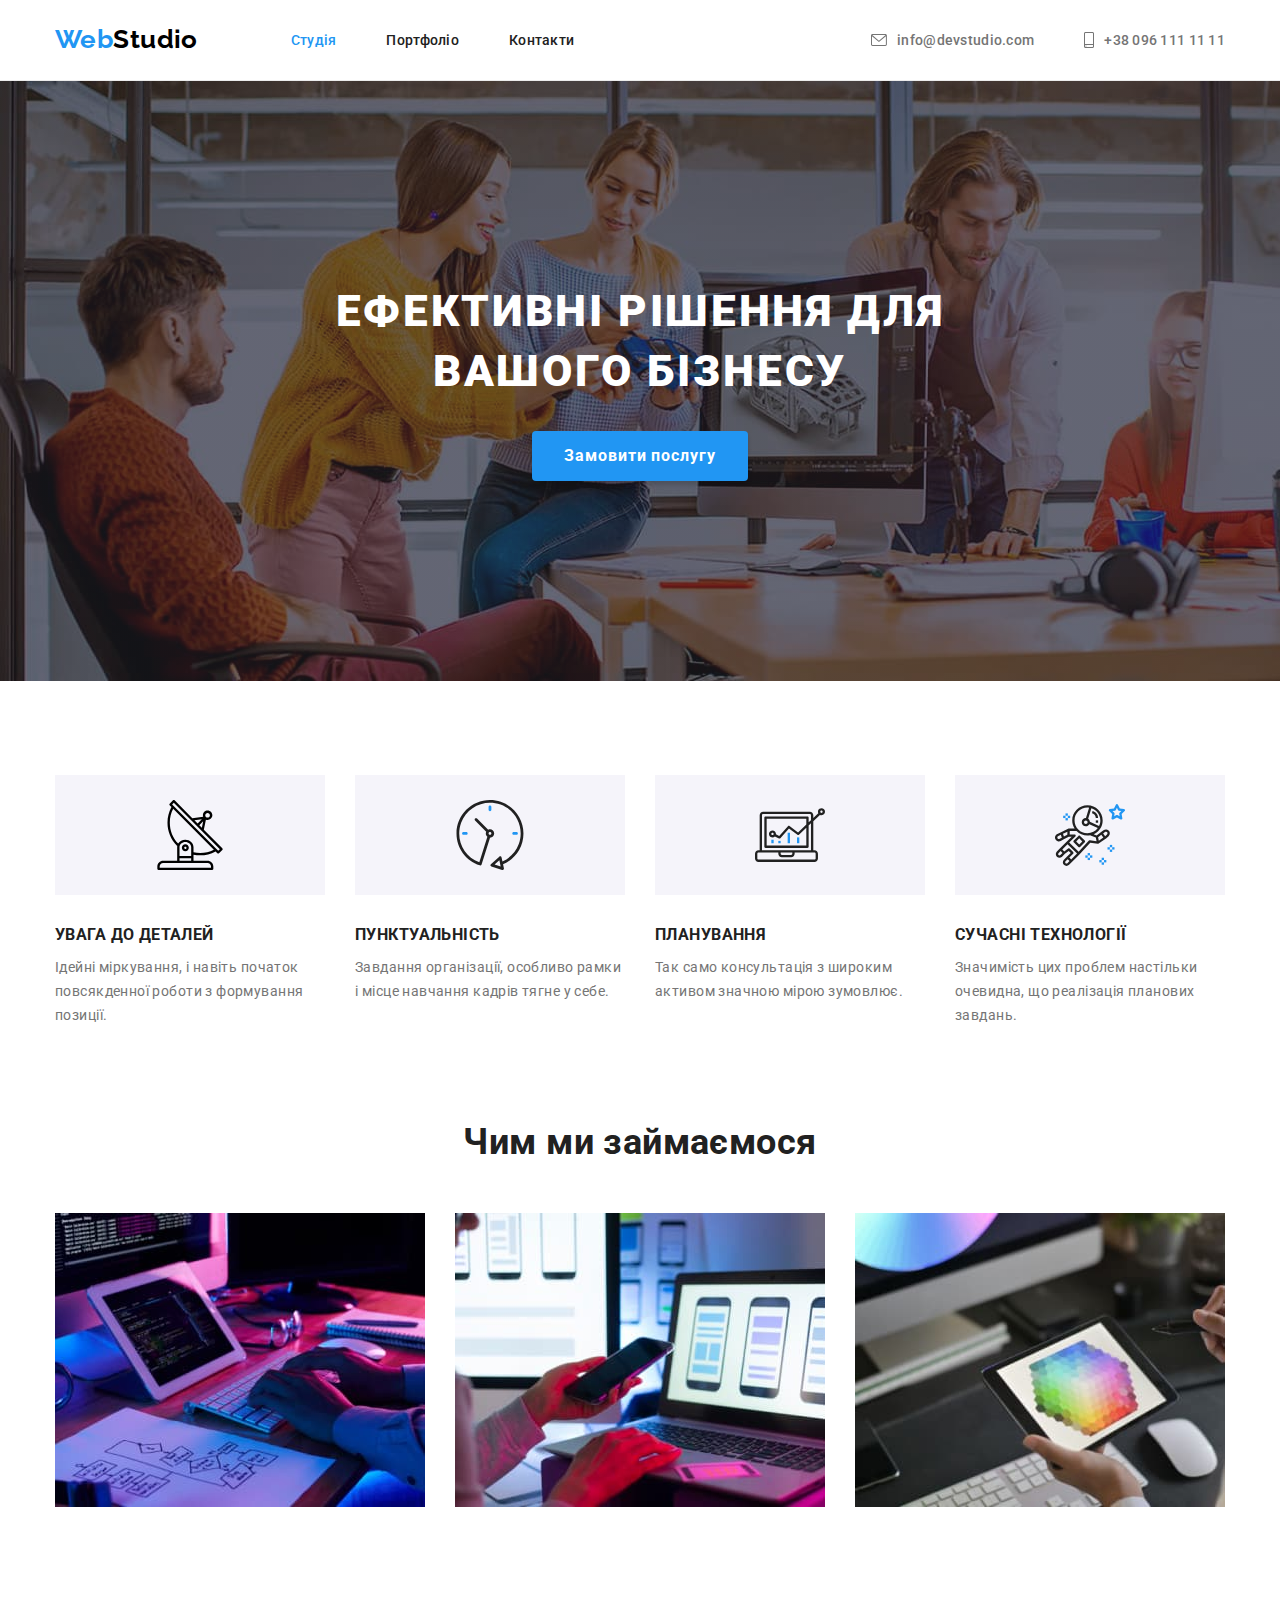
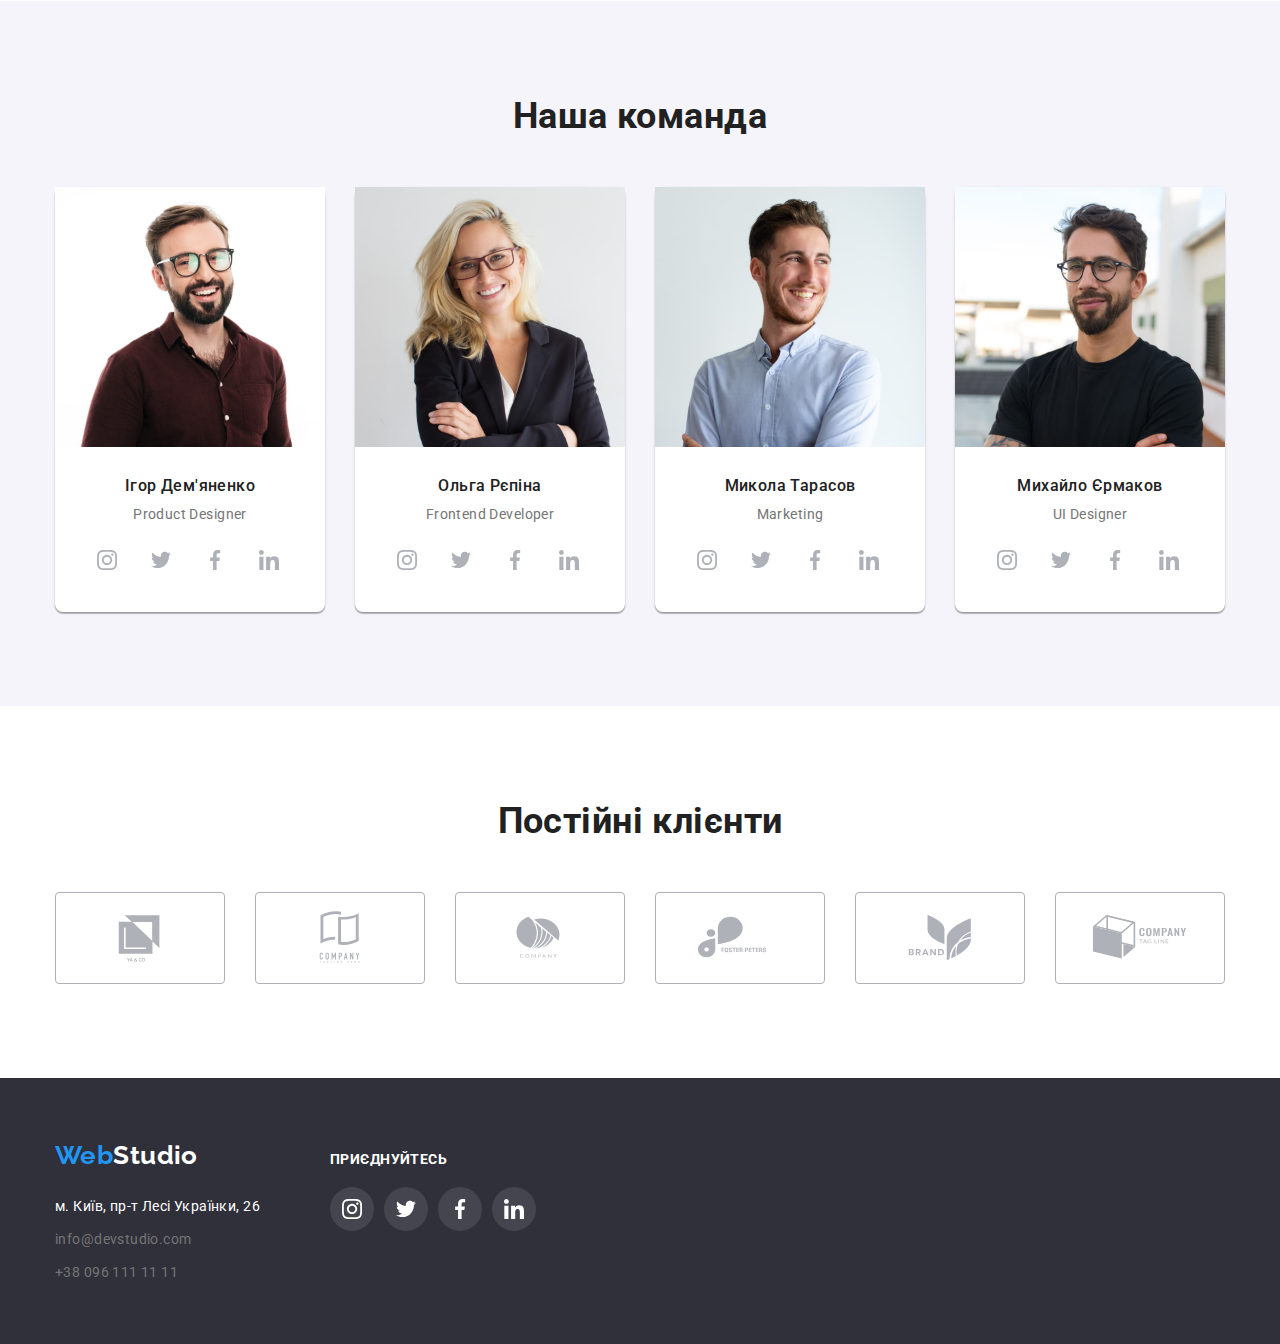
==== index.html @ 6061f581 "Initial commit" ====
<!DOCTYPE html>
<html lang="uk">
  <head>
    <meta charset="UTF-8" />
    <meta http-equiv="X-UA-Compatible" content="IE=edge" />
    <meta name="viewport" content="width=device-width, initial-scale=1.0" />
    <title>Студія</title>
    <link rel="preconnect" href="https://fonts.googleapis.com" />
    <link rel="preconnect" href="https://fonts.gstatic.com" crossorigin />
    <link
      href="https://fonts.googleapis.com/css2?family=Raleway:wght@700&family=Roboto:wght@400;500;700;900&display=swap"
      rel="stylesheet"
    />
    <link
      rel="stylesheet"
      href="https://cdnjs.cloudflare.com/ajax/libs/modern-normalize/1.1.0/modern-normalize.min.css"
    />
    <link rel="stylesheet" href="./css/styles.css" />
  </head>
  <body>
    <!-- Header -->
    <header class="header">
      <div class="container main-nav">
        <nav class="main-nav">
          <a class="logo-header" href="#" lang="en"
            ><span class="logo-part-one">Web</span><span class="logo-part-two">Studio</span></a
          >
          <ul class="site-nav list">
            <li class="item">
              <a class="link current" href="index.html">Студія</a>
            </li>
            <li class="item">
              <a class="link" href="./portfolio.html">Портфоліо</a>
            </li>
            <li class="item">
              <a class="link" href="">Контакти</a>
            </li>
          </ul>
        </nav>
        <ul class="contacts-nav list">
          <li class="item">
            <a class="link" href="mailto:info@devstudio.com"
              ><svg class="icon-mail">
                <use href="./images/icons.svg#envelope"></use>
              </svg>
              info@devstudio.com</a
            >
          </li>
          <li class="item">
            <a class="link" href="tel:+380961111111"
              ><svg class="icon-tel">
                <use href="./images/icons.svg#smartphone"></use>
              </svg>
              +38 096 111 11 11</a
            >
          </li>
        </ul>
      </div>
    </header>
    <!-- Main -->
    <main>
      <!-- Hero -->
      <section class="hero">
        <div class="hero-container">
          <h1 class="hero-title">Ефективні рішення для вашого бізнесу</h1>
          <button type="button" class="button">Замовити послугу</button>
        </div>
      </section>
      <!-- Features Our Projects and Team -->
      <section class="section">
        <div class="container">
          <h2 class="section-title visually-hidden">Our Features</h2>
          <ul class="features list">
            <li class="features-item">
              <div class="features-bg">
                <svg class="icon-features">
                  <use href="./images/icons.svg#antenna"></use>
                </svg>
              </div>
              <h3 class="features-title">Увага до деталей</h3>
              <p class="features-text">
                Ідейні міркування, і навіть початок повсякденної роботи з формування позиції.
              </p>
            </li>
            <li class="features-item">
              <div class="features-thumb">
                <div class="features-bg">
                  <svg class="icon-features">
                    <use href="./images/icons.svg#clock"></use>
                  </svg>
                </div>
                <h3 class="features-title">Пунктуальність</h3>
                <p class="features-text">
                  Завдання організації, особливо рамки і місце навчання кадрів тягне у себе.
                </p>
              </div>
            </li>
            <li class="features-item">
              <div class="features-thumb">
                <div class="features-bg">
                  <svg class="icon-features">
                    <use href="./images/icons.svg#diagram"></use>
                  </svg>
                </div>
                <h3 class="features-title">Планування</h3>
                <p class="features-text">
                  Так само консультація з широким активом значною мірою зумовлює.
                </p>
              </div>
            </li>
            <li class="features-item">
              <div class="features-thumb">
                <div class="features-bg">
                  <svg class="icon-features">
                    <use href="./images/icons.svg#astronaut"></use>
                  </svg>
                </div>
                <h3 class="features-title">Сучасні технології</h3>
                <p class="features-text">
                  Значимість цих проблем настільки очевидна, що реалізація планових завдань.
                </p>
              </div>
            </li>
          </ul>
        </div>
      </section>
      <!-- Our Projects -->
      <section class="section-nopadding">
        <div class="container">
          <h2 class="section-title">Чим ми займаємося</h2>
          <ul class="product list">
            <li class="item">
              <div><img src="./images/main/box1.jpg" alt="зображення компютера" width="370" /></div>
            </li>
            <li class="item">
              <div>
                <img
                  src="./images/main/box2.jpg"
                  alt="зображення телефона та компютера"
                  width="370"
                />
              </div>
            </li>
            <li class="item">
              <div>
                <img src="./images/main/box3.jpg" alt="зображення планшета" width="370" />
              </div>
            </li>
          </ul>
        </div>
      </section>
      <!-- Our Team -->
      <section class="section section-bg">
        <div class="container">
          <h2 class="section-title">Наша команда</h2>
          <ul class="team">
            <li class="team-nav list bg">
              <div class="member">
                <img
                  src="./images/main/team-card-one.jpg"
                  alt="зображення Ігоря Демяненко"
                  width="270"
                />
                <div class="member-card">
                  <h3 class="member-title">Ігор Дем'яненко</h3>
                  <p class="member-text">Product Designer</p>

                  <ul class="list socials">
                    <li class="item">
                      <a class="link" href="https://www.instagram.com"
                        ><svg class="soc-icon">
                          <use href="./images/icons.svg#instagram"></use>
                        </svg>
                      </a>
                    </li>
                    <li class="item">
                      <a class="link" href="https://www.twitter.com"
                        ><svg class="soc-icon">
                          <use href="./images/icons.svg#twitter"></use>
                        </svg>
                      </a>
                    </li>
                    <li class="item">
                      <a class="link" href="https://www.facebook.com"
                        ><svg class="soc-icon">
                          <use href="./images/icons.svg#facebook"></use>
                        </svg>
                      </a>
                    </li>
                    <li class="item">
                      <a class="link" href="https://www.linkedin.com"
                        ><svg class="soc-icon">
                          <use href="./images/icons.svg#linkedin"></use>
                        </svg>
                      </a>
                    </li>
                  </ul>
                </div>
              </div>
            </li>
            <li class="team-nav list bg">
              <div class="member">
                <img
                  src="./images/main/team-card-two.jpg"
                  alt="зображення Ольги Рєпіної"
                  width="270"
                />
                <div class="member-card">
                  <h3 class="member-title">Ольга Рєпіна</h3>
                  <p class="member-text">Frontend Developer</p>
                  <ul class="list socials">
                    <li class="item">
                      <a class="link icon" href="https://www.instagram.com"
                        ><svg class="soc-icon">
                          <use href="./images/icons.svg#instagram"></use>
                        </svg>
                      </a>
                    </li>
                    <li class="item">
                      <a class="link icon" href="https://www.twitter.com"
                        ><svg class="soc-icon">
                          <use href="./images/icons.svg#twitter"></use>
                        </svg>
                      </a>
                    </li>
                    <li class="item">
                      <a class="link icon" href="https://www.facebook.com"
                        ><svg class="soc-icon">
                          <use href="./images/icons.svg#facebook"></use>
                        </svg>
                      </a>
                    </li>
                    <li class="item">
                      <a class="link icon" href="https://www.linkedin.com"
                        ><svg class="soc-icon">
                          <use href="./images/icons.svg#linkedin"></use>
                        </svg>
                      </a>
                    </li>
                  </ul>
                </div>
              </div>
            </li>
            <li class="team-nav list">
              <div class="member">
                <img
                  src="./images/main/team-card-three.jpg"
                  alt="зображення Миколи Тарасова"
                  width="270"
                />
                <div class="member-card">
                  <h3 class="member-title">Микола Тарасов</h3>
                  <p class="member-text">Marketing</p>
                  <ul class="list socials">
                    <li class="item">
                      <a class="link" href="https://www.instagram.com"
                        ><svg class="soc-icon">
                          <use href="./images/icons.svg#instagram"></use>
                        </svg>
                      </a>
                    </li>
                    <li class="item">
                      <a class="link" href="https://www.twitter.com"
                        ><svg class="soc-icon">
                          <use href="./images/icons.svg#twitter"></use>
                        </svg>
                      </a>
                    </li>
                    <li class="item">
                      <a class="link" href="https://www.facebook.com"
                        ><svg class="soc-icon">
                          <use href="./images/icons.svg#facebook"></use>
                        </svg>
                      </a>
                    </li>
                    <li class="item">
                      <a class="link" href="https://www.linkedin.com"
                        ><svg class="soc-icon">
                          <use href="./images/icons.svg#linkedin"></use>
                        </svg>
                      </a>
                    </li>
                  </ul>
                </div>
              </div>
            </li>
            <li class="team-nav list bg">
              <div class="member">
                <img
                  src="./images/main/team-card-four.jpg"
                  alt="зображення Михайла Єрмакова"
                  width="270"
                />
                <div class="member-card">
                  <h3 class="member-title">Михайло Єрмаков</h3>
                  <p class="member-text">UI Designer</p>
                  <ul class="list socials">
                    <li class="item">
                      <a class="link" href="https://www.instagram.com"
                        ><svg class="soc-icon">
                          <use href="./images/icons.svg#instagram"></use>
                        </svg>
                      </a>
                    </li>
                    <li class="item">
                      <a class="link" href="https://www.twitter.com"
                        ><svg class="soc-icon">
                          <use href="./images/icons.svg#twitter"></use>
                        </svg>
                      </a>
                    </li>
                    <li class="item">
                      <a class="link" href="https://www.facebook.com"
                        ><svg class="soc-icon">
                          <use href="./images/icons.svg#facebook"></use>
                        </svg>
                      </a>
                    </li>
                    <li class="item">
                      <a class="link" href="https://www.linkedin.com"
                        ><svg class="soc-icon">
                          <use href="./images/icons.svg#linkedin"></use>
                        </svg>
                      </a>
                    </li>
                  </ul>
                </div>
              </div>
            </li>
          </ul>
        </div>
      </section>
      <!-- Our Clients -->
      <section class="section">
        <div class="container">
          <h2 class="section-title">Постійні клієнти</h2>
          <ul class="clients list">
            <li class="clients-item">
              <a class="link" href=""
                ><svg class="client-icon">
                  <use href="./images/icons.svg#client1"></use>
                </svg>
              </a>
            </li>
            <li class="clients-item">
              <a class="link" href=""
                ><svg class="client-icon">
                  <use href="./images/icons.svg#client2"></use>
                </svg>
              </a>
            </li>
            <li class="clients-item">
              <a class="link" href=""
                ><svg class="client-icon">
                  <use href="./images/icons.svg#client3"></use>
                </svg>
              </a>
            </li>
            <li class="clients-item">
              <a class="link" href=""
                ><svg class="client-icon">
                  <use href="./images/icons.svg#client4"></use>
                </svg>
              </a>
            </li>
            <li class="clients-item">
              <a class="link" href=""
                ><svg class="client-icon">
                  <use href="./images/icons.svg#client5"></use>
                </svg>
              </a>
            </li>
            <li class="clients-item">
              <a class="link" href=""
                ><svg class="client-icon">
                  <use href="./images/icons.svg#client6"></use>
                </svg>
              </a>
            </li>
          </ul>
        </div>
      </section>
    </main>
    <!-- Footer -->
    <footer class="page-footer">
      <div class="container ft-flex">
        <div>
          <a class="logo-footer" href="#" lang="en"
            ><span class="logo-part-one">Web</span><span class="logo-part-three">Studio</span></a
          >
          <address>
            <ul class="address-nav list">
              <li>
                <a
                  class="link"
                  href="https://www.google.com/maps/place/%D0%B1%D1%83%D0%BB%D1%8C%D0%B2%D0%B0%D1%80+%D0%9B%D0%B5%D1%81%D1%96+%D0%A3%D0%BA%D1%80%D0%B0%D1%97%D0%BD%D0%BA%D0%B8,+26,+%D0%9A%D0%B8%D1%97%D0%B2,+02000/@50.4265807,30.5383858,17z/data=!3m1!4b1!4m5!3m4!1s0x40d4cf0e033ecbe9:0x57a4dffefec77da0!8m2!3d50.4265807!4d30.5383858"
                  ><span class="ftwhite">м. Київ, пр-т Лесі Українки, 26</span></a
                >
              </li>
              <li>
                <a class="link footer-text" href="mailto:info@devstudio.com">info@devstudio.com</a>
              </li>
              <li><a class="link footer-text" href="tel:+380961111111">+38 096 111 11 11</a></li>
            </ul>
          </address>
        </div>
        <div class="footer-socials">
          <p class="socials-text">Приєднуйтесь</p>
          <ul class="list socials-nav">
            <li class="item">
              <a
                class="link"
                href="https://www.instagram.com"
                target="_blank"
                rel="noopener noreferrer"
              >
                <svg class="soc-icon">
                  <use href="./images/icons.svg#instagram"></use>
                </svg>
              </a>
            </li>
            <li class="item">
              <a
                class="link"
                href="https://www.twitter.com"
                target="_blank"
                rel="noopener noreferrer"
              >
                <svg class="soc-icon">
                  <use href="./images/icons.svg#twitter"></use>
                </svg>
              </a>
            </li>
            <li class="item">
              <a
                class="link"
                href="https://www.facebook.com"
                target="_blank"
                rel="noopener noreferrer"
              >
                <svg class="soc-icon">
                  <use href="./images/icons.svg#facebook"></use>
                </svg>
              </a>
            </li>
            <li class="item">
              <a
                class="link"
                href="https://www.linkedin.com"
                target="_blank"
                rel="noopener noreferrer"
              >
                <svg class="soc-icon">
                  <use href="./images/icons.svg#linkedin"></use>
                </svg>
              </a>
            </li>
          </ul>
        </div>
      </div>
    </footer>
  </body>
</html>
---- css/styles.css ----
:root {
  --primary-text-color: #757575;
  --title-text-color: #212121;
  --accent-color: #2196f3;
  --header-bg-color: #ececec;
  --primary-bg-color: #f5f5f5;
  --secondary-bg-color: #f5f4fa;
  --footer-bg-color: #2f303a;
  --primary-white-color: #ffffff;
  --primary-black-color: #000000;
  --footer-text-color: rgba(255, 255, 255, 0.6);
  --portfolio-bg-color: #eeeeee;
  --hover-button: #188ce8;
  --overlay: rgba(47, 48, 58, 0.4);
  --icon-color: #afb1b8;
  --container-set-gap: 15px;
  --icon-bg: rgba(255, 255, 255, 0.1);
  --box-shadow: 0px 2px 1px 0px rgba(0, 0, 0, 0.2), 0px 1px 1px 0px rgba(0, 0, 0, 0.14),
    0px 1px 3px 0px rgba(0, 0, 0, 0.12);
  --section-padding: 94px;
  --section-gap: 30px;
}

html {
  box-sizing: border-box;
}

*,
*::before,
*::after {
  box-sizing: inherit;
}

body {
  color: var(--primary-text-color);
  font-family: 'Roboto', 'Raleway', 'Arial', sans-serif;
  font-size: 14px;
  letter-spacing: 0.03em;
}

h1,
h2,
h3,
h4,
h5,
h6,
p,
ul {
  margin-top: 0;
  margin-bottom: 0;
}

img {
  display: block;
  max-width: 100%;
  height: auto;
}

.visually-hidden {
  position: absolute;
  white-space: nowrap;
  width: 1px;
  height: 1px;
  overflow: hidden;
  border: 0;
  padding: 0;
  clip: rect(0 0 0 0);
  clip-path: inset(50%);
  margin: -1px;
}

.container {
  width: 1200px;
  margin-left: auto;
  margin-right: auto;
  padding-left: var(--container-set-gap);
  padding-right: var(--container-set-gap);
}

.list {
  margin: 0;
  padding: 0;
  list-style: none;
}

/* primary text color #757575 */
/* secondary text color #212121*/
/* accent color #2196f3 */
/* primary background color #f5f5f5 */
/* secondary background color #EEEEEE */
/* header background color #ececec */
/* footer background color #2F303A */
/* our team bcg color #F5F4FA */

/* Header customisation */

.header {
  border-bottom: 1px solid var(--header-bg-color);
}

.main-nav {
  display: flex;
  align-items: center;
}

.logo-header,
.logo-footer {
  display: inline-block;

  text-decoration: none;
  font-family: Raleway, cursive;
  font-size: 26px;
  font-weight: 700;
  line-height: calc(35.96 / 26);
}

.logo-header {
  margin-right: 93px;
}

.logo-part-one {
  color: var(--accent-color);
}

.logo-part-two {
  color: var(--primary-black-color);
}
.logo-part-three {
  color: var(--primary-white-color);
}

/* Site nav */

.site-nav {
  display: flex;
}

.site-nav .item + .item,
.contacts-nav .item + .item {
  margin-left: 50px;
}

.site-nav .link {
  display: block;
  padding-top: 32px;
  padding-bottom: 32px;

  text-decoration: none;
  font-family: inherit;
  font-weight: 500;
  line-height: calc(16.41 / 14);
  letter-spacing: 0.02em;
  color: var(--title-text-color);
}

.site-nav .link:hover,
.site-nav .link:focus {
  color: var(--accent-color);
}

.site-nav .link.current {
  color: var(--accent-color);
}

/* Contacts nav */

.contacts-nav {
  display: flex;
  margin-left: auto;
  align-items: center;
}

.contacts-nav .link {
  display: flex;
  align-items: center;
  text-decoration: none;

  font-family: inherit;
  font-weight: 500;
  line-height: calc(16 / 14);
  letter-spacing: 0.02em;
  color: inherit;
  fill: currentColor;
}

.contacts-nav .link:hover,
.contacts-nav .link:focus {
  color: var(--accent-color);
}

.icon-mail {
  width: 16px;
  height: 12px;
  margin-right: 10px;

  fill: currentColor;
}

.icon-tel {
  width: 10px;
  height: 16px;
  margin-right: 10px;

  fill: currentColor;
}

/* main customisation */
/* hero */

.hero {
  background-image: linear-gradient(to right, var(--overlay), var(--overlay)),
    url(../images/main/hero.jpg);
  max-width: 1600px;
  margin-left: auto;
  margin-right: auto;

  padding-top: 200px;
  padding-bottom: 200px;

  text-align: center;
  background-color: var(--footer-bg-color);
}

.button {
  border-radius: 4px;
  border: none;
  box-shadow: 0px 4px 4px rgba(0, 0, 0, 0.15);
  padding: 10px 32px;
  align-items: center;

  font-family: inherit;
  font-weight: 700;
  font-size: 16px;
  line-height: calc(30 / 16);
  letter-spacing: 0.06em;
  color: var(--primary-white-color);
  background-color: var(--accent-color);
  cursor: pointer;
}

.button:hover,
.button:focus {
  background-color: var(--hover-button);
}

.hero-title {
  font-weight: 900;
  font-size: 44px;
  line-height: calc(60 / 44);
  text-transform: uppercase;
  letter-spacing: 0.06em;
  color: var(--primary-white-color);
}

.hero-container {
  width: 696px;
  margin: 0 auto;
  max-height: 200px;
}

.hero-container h1 {
  margin-bottom: var(--section-gap);
}

/* sections */

.section {
  padding-top: var(--section-padding);
  padding-bottom: var(--section-padding);
}

.section-nopadding {
  padding-top: 0;
  padding-bottom: var(--section-padding);
}

.section > h3 {
  margin-bottom: 10px;
}

.section-title {
  margin-bottom: 50px;

  font-weight: 700;
  font-size: 36px;
  line-height: calc(42.19 / 36);
  text-align: center;
  color: var(--title-text-color);
}

.features {
  display: flex;
  gap: var(--section-gap);
}

.features-bg {
  width: 270px;
  height: 120px;
  display: flex;
  align-items: center;
  justify-content: center;
  margin-bottom: 30px;

  background-color: var(--secondary-bg-color);
}

.features-title {
  margin-bottom: 10px;
}

.features-text {
  line-height: calc(24 / 14);
}

.features .features-title {
  font-weight: 700;
  line-height: calc(16.41 / 14);
  text-transform: uppercase;
  color: var(--title-text-color);
}

.icon-features {
  width: 70px;
  height: 70px;
}

.product {
  display: flex;
  gap: var(--section-gap);
}

/* our team section */

.section-bg {
  background-color: var(--secondary-bg-color);
}

.team {
  display: flex;
  padding-inline-start: 0;
}

.team .link {
  width: 44px;
  height: 44px;
  display: flex;
  align-items: center;
  justify-content: center;
  color: var(--icon-color);
  fill: currentColor;
  border-radius: 50%;

  font-family: inherit;
  text-decoration: none;
  text-align: center;
  font-size: 16px;
  background-color: var(--primary-white-color);
}

.team .link:hover,
.team .link:focus {
  color: var(--primary-white-color);
  background-color: var(--accent-color);
}

.member-card {
  text-align: center;
  padding: var(--section-gap);
}

.member {
  box-shadow: var(--box-shadow);
  border-radius: 8px;
  background-color: var(--primary-white-color);
}

.member-title {
  font-weight: 500;
  font-size: 16px;
  line-height: calc(18.75 / 16);
  color: var(--title-text-color);
}

.member-text {
  margin-top: 10px;
  margin-bottom: 16px;
}

.team {
  gap: var(--section-gap);
}

.list .socials {
  margin-left: auto;
  margin-right: auto;
  gap: 10px;
}

/* Our Clients Section */

.clients {
  display: flex;
  gap: var(--section-gap);
}

.clients .link {
  display: flex;
  align-items: center;
  justify-content: center;
  width: 170px;
  height: 92px;
  fill: currentColor;
  color: var(--icon-color);
  border: 1px solid var(--icon-color);
  border-radius: 4px;
}

.clients .link:hover,
.clients .link:focus {
  fill: var(--accent-color);
  border-color: var(--accent-color);
}

.client-icon {
  width: 106px;
  height: 60px;
}

/* footer customisation */

.page-footer {
  padding-top: 60px;
  padding-bottom: 60px;

  background-color: var(--footer-bg-color);
}

.ft-flex {
  display: flex;
  align-items: baseline;
}

.page-footer address {
  line-height: calc(24 / 14);
  margin-top: 20px;
}

.address-nav {
  display: flex;
  flex-direction: column;
  gap: 9px;
}

.address-nav .link {
  display: flex;
  flex-direction: column;

  font-style: normal;
  text-decoration: none;
  color: inherit;
}

.ftwhite {
  color: var(--primary-white-color);
}

.address-nav .link:hover,
.address-nav .link:focus {
  color: var(--accent-color);
}

/* socials */

.page-footer .socials {
  display: inline-flex;
}

.footer-socials {
  margin-left: 70px;
}

.socials {
  display: flex;
  gap: 10px;
}

.socials-text {
  margin-bottom: 20px;
  font-weight: 700;
  line-height: calc(16 / 14);
  letter-spacing: 0.03em;
  text-transform: uppercase;
  color: var(--primary-white-color);
}

.socials-nav {
  display: flex;
  gap: 10px;
}

.socials-nav .link {
  width: 44px;
  height: 44px;
  display: flex;
  align-items: center;
  justify-content: center;
  color: var(--primary-white-color);
  fill: currentColor;
  border-radius: 50%;
  background-color: var(--icon-bg);
}

.socials-nav .link:hover,
.socials-nav .link:focus {
  background-color: var(--accent-color);
}

.soc-icon {
  width: 20px;
  height: 20px;
}

/* Портфоліо page customisation */

/* Button */

.btn {
  display: flex;
  margin-bottom: 50px;
  gap: 8px;

  justify-content: center;
}

.item-btn {
  border-radius: 4px;
  border: none;
  border-color: transparent;
  padding: 6px 22px;

  font-family: inherit;
  font-weight: 500;
  font-size: 16px;
  text-align: center;
  line-height: calc(26 / 16);
  color: var(--title-text-color);
  background-color: var(--secondary-bg-color);
  cursor: pointer;
}

.item-btn:hover,
.item-btn:focus {
  color: var(--primary-white-color);
  background-color: var(--accent-color);
  border-color: transparent;
  box-shadow: var(--box-shadow);
}

/* Portfolio page customisation */

.flex-container {
  width: 1170px;
  display: flex;
  align-items: center;
  justify-content: center;
  flex-wrap: wrap;

  gap: var(--section-gap);
}

.flex-elements {
  width: calc((100% - 60px) / 3);
  border: 1px solid var(--portfolio-bg-color);
}

.project-content {
  padding: 20px 24px;
}

.project-title {
  font-weight: 700;
  font-size: 18px;
  line-height: calc(36 / 18);
  letter-spacing: 0.06em;
  color: var(--title-text-color);
  margin-bottom: 4px;
}

.project-text {
  font-size: 16px;
  line-height: calc(30 / 16);
}

.flex-container .link {
  display: inline-block;
  text-decoration: none;
  color: inherit;
}

.flex-container .link:hover,
.flex-container .link:focus {
  box-shadow: var(--box-shadow);
}
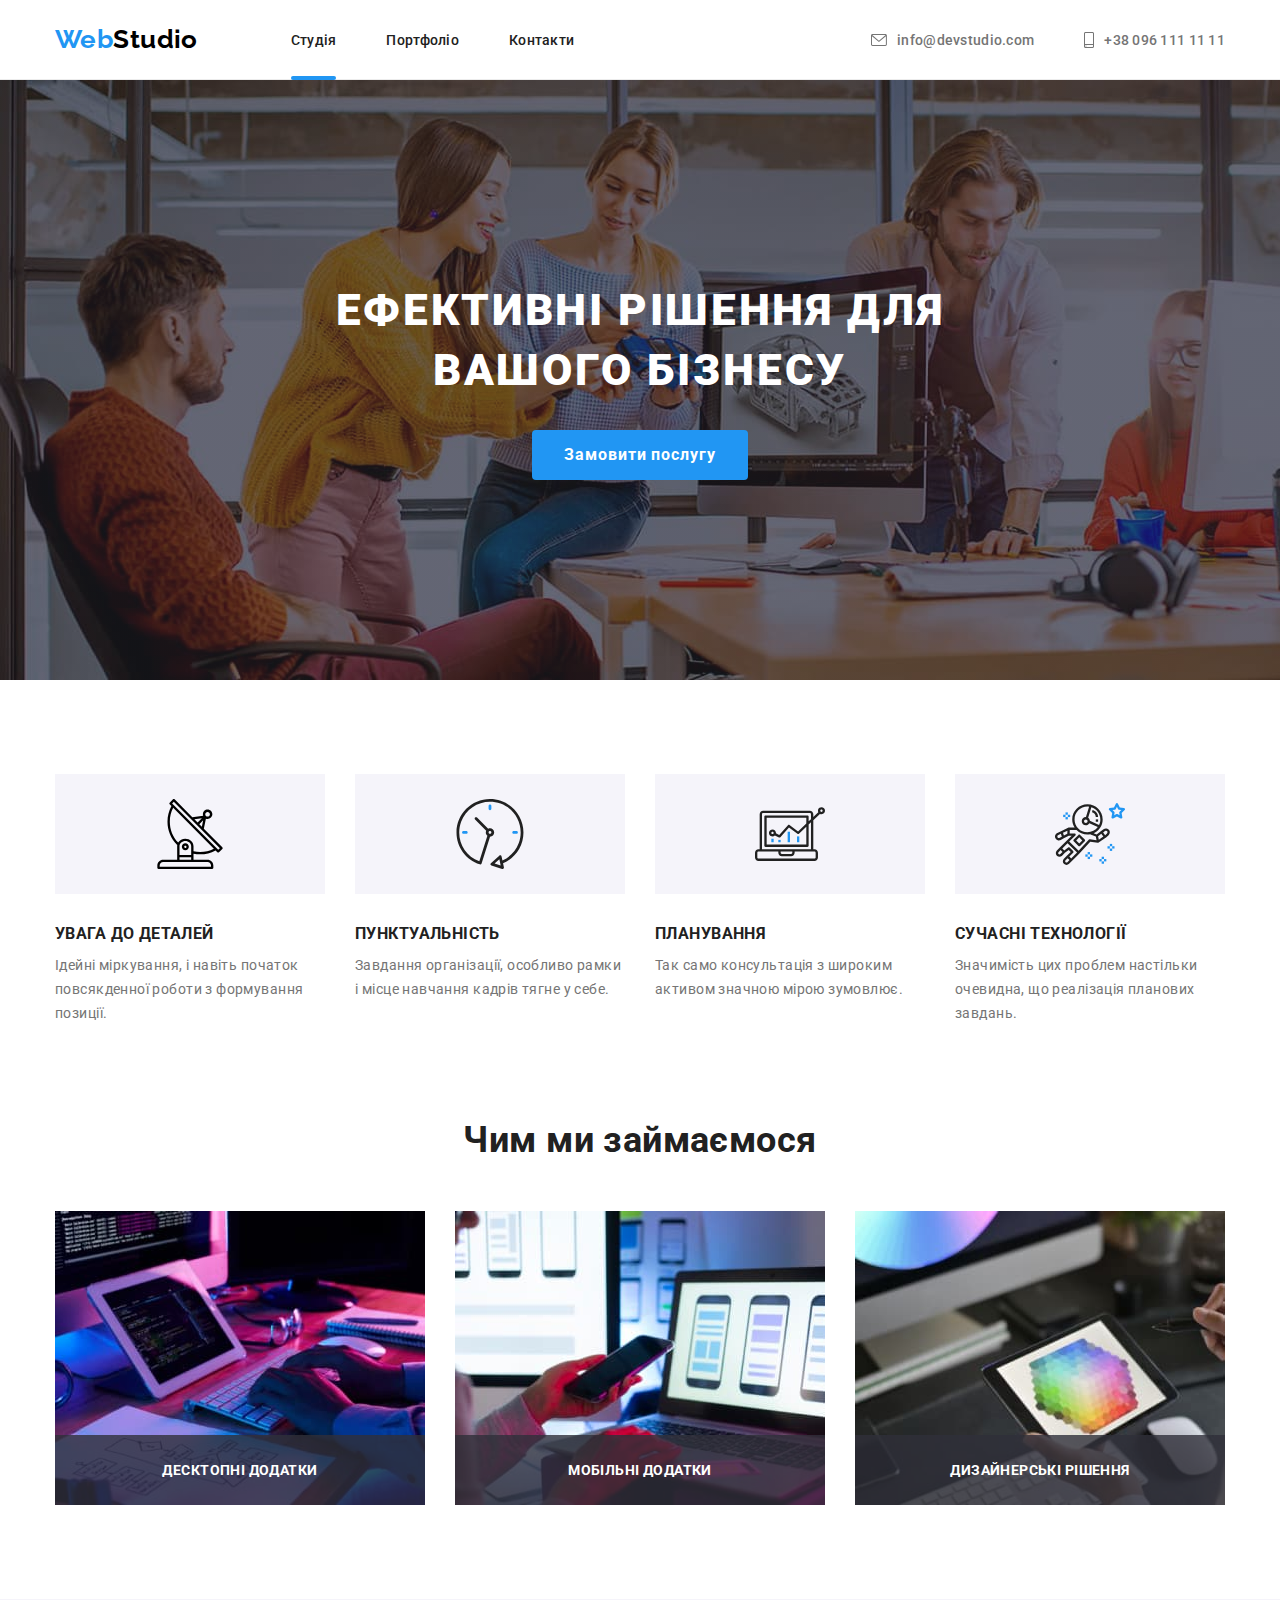
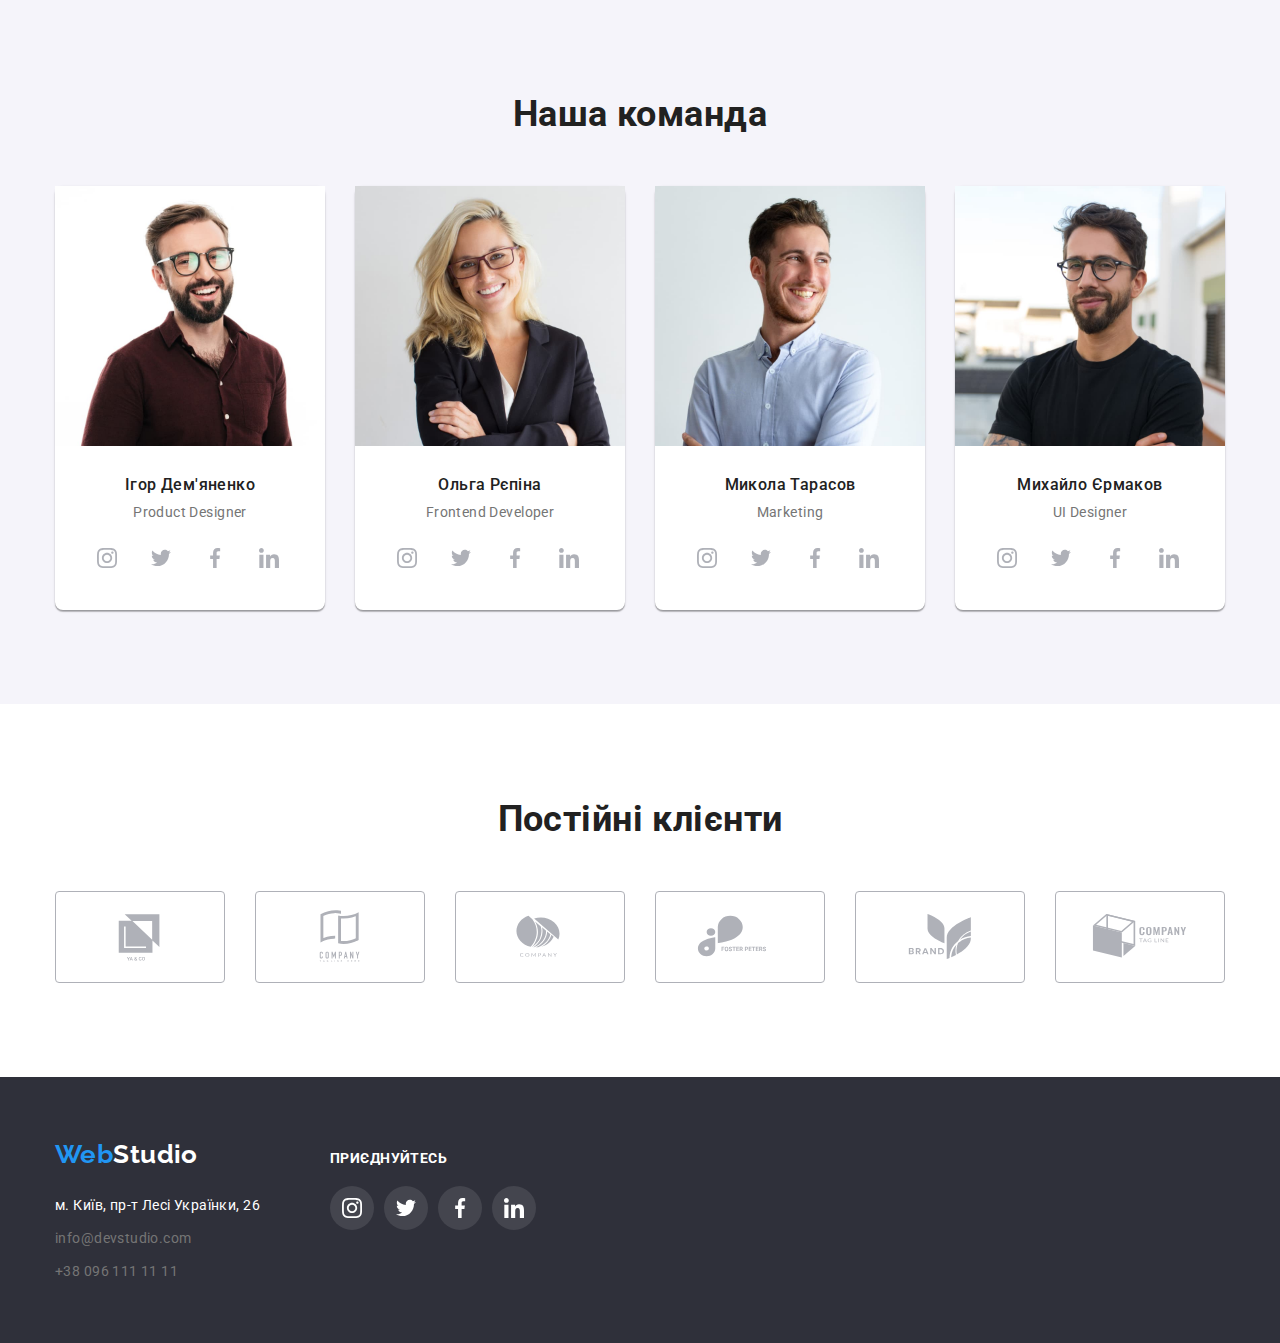
==== commit 7707c3d7: "index.html finished" ====
--- a/index.html
+++ b/index.html
@@ -19,7 +19,7 @@
   </head>
   <body>
     <!-- Header -->
-    <header class="header">
+    <header class="page-header">
       <div class="container main-nav">
         <nav class="main-nav">
           <a class="logo-header" href="#" lang="en"
@@ -33,7 +33,7 @@
               <a class="link" href="./portfolio.html">Портфоліо</a>
             </li>
             <li class="item">
-              <a class="link" href="">Контакти</a>
+              <a data-open-modal class="link" href="">Контакти</a>
             </li>
           </ul>
         </nav>
@@ -130,20 +130,25 @@
           <h2 class="section-title">Чим ми займаємося</h2>
           <ul class="product list">
             <li class="item">
-              <div><img src="./images/main/box1.jpg" alt="зображення компютера" width="370" /></div>
-            </li>
-            <li class="item">
-              <div>
+              <div class="product-1">
+                <img src="./images/main/box1.jpg" alt="зображення компютера" width="370" />
+                <div class="product-thumb"><p>Десктопні додатки</p></div>
+              </div>
+            </li>
+            <li class="item">
+              <div class="product-2">
                 <img
                   src="./images/main/box2.jpg"
                   alt="зображення телефона та компютера"
                   width="370"
                 />
-              </div>
-            </li>
-            <li class="item">
-              <div>
+                <div class="product-thumb"><p>Мобільні додатки</p></div>
+              </div>
+            </li>
+            <li class="item">
+              <div class="product-3">
                 <img src="./images/main/box3.jpg" alt="зображення планшета" width="370" />
+                <div class="product-thumb"><p>Дизайнерські рішення</p></div>
               </div>
             </li>
           </ul>
@@ -459,5 +464,7 @@
         </div>
       </div>
     </footer>
+    <script src="./js/fixed-header.js"></script>
+    <script src="./js/modal.js"></script>
   </body>
 </html>
--- a/css/styles.css
+++ b/css/styles.css
@@ -19,6 +19,7 @@
     0px 1px 3px 0px rgba(0, 0, 0, 0.12);
   --section-padding: 94px;
   --section-gap: 30px;
+  --timing-function: cubic-bezier(0.4, 0, 0.2, 1);
 }
 
 html {
@@ -94,8 +95,15 @@
 
 /* Header customisation */
 
-.header {
+.page-header {
+  position: fixed;
+  width: 100%;
+  top: 0;
+  left: 0;
+  height: 80px;
+  background-color: var(--primary-white-color);
   border-bottom: 1px solid var(--header-bg-color);
+  z-index: 100;
 }
 
 .main-nav {
@@ -141,7 +149,9 @@
 }
 
 .site-nav .link {
-  display: block;
+  position: relative;
+
+  display: flex;
   padding-top: 32px;
   padding-bottom: 32px;
 
@@ -151,6 +161,8 @@
   line-height: calc(16.41 / 14);
   letter-spacing: 0.02em;
   color: var(--title-text-color);
+
+  transition: color 250ms var(--timing-function);
 }
 
 .site-nav .link:hover,
@@ -158,8 +170,22 @@
   color: var(--accent-color);
 }
 
-.site-nav .link.current {
-  color: var(--accent-color);
+/* .site-nav .link.current {
+  transition: scaleX 250ms var(--timing-function);
+} */
+
+.site-nav .link.current::after {
+  content: '';
+
+  position: absolute;
+  left: 0;
+  bottom: 0;
+
+  display: flex;
+  width: 100%;
+  height: 4px;
+  border-radius: 2px;
+  background-color: var(--accent-color);
 }
 
 /* Contacts nav */
@@ -181,6 +207,8 @@
   letter-spacing: 0.02em;
   color: inherit;
   fill: currentColor;
+
+  transition: color 250ms var(--timing-function), fill 250ms var(--timing-function);
 }
 
 .contacts-nav .link:hover,
@@ -222,9 +250,9 @@
 }
 
 .button {
+  display: inline-flex;
   border-radius: 4px;
   border: none;
-  box-shadow: 0px 4px 4px rgba(0, 0, 0, 0.15);
   padding: 10px 32px;
   align-items: center;
 
@@ -236,11 +264,15 @@
   color: var(--primary-white-color);
   background-color: var(--accent-color);
   cursor: pointer;
+
+  transition: background-color 250ms var(--timing-function)-bezier(0.4, 0, 0.2, 1),
+    box-shadow 250ms var(--timing-function)-bezier(0.4, 0, 0.2, 1);
 }
 
 .button:hover,
 .button:focus {
   background-color: var(--hover-button);
+  box-shadow: 0px 4px 4px rgba(0, 0, 0, 0.15);
 }
 
 .hero-title {
@@ -324,12 +356,41 @@
   height: 70px;
 }
 
+/* Product section */
+
 .product {
   display: flex;
   gap: var(--section-gap);
 }
 
-/* our team section */
+.product-1,
+.product-2,
+.product-3 {
+  position: relative;
+}
+
+.product-thumb {
+  position: absolute;
+  bottom: 0;
+
+  display: flex;
+  justify-content: center;
+  align-items: center;
+  width: 100%;
+  height: 70px;
+
+  background-color: rgba(47, 48, 58, 0.8);
+}
+
+.product-thumb p {
+  line-height: calc(16.41 / 14);
+  text-transform: uppercase;
+  font-weight: 700;
+
+  color: var(--primary-white-color);
+}
+
+/* Our team section */
 
 .section-bg {
   background-color: var(--secondary-bg-color);
@@ -355,6 +416,9 @@
   text-align: center;
   font-size: 16px;
   background-color: var(--primary-white-color);
+
+  transition: color 250ms var(--timing-function)-bezier(0.4, 0, 0.2, 1),
+    background-color 250ms var(--timing-function)-bezier(0.4, 0, 0.2, 1);
 }
 
 .team .link:hover,
@@ -413,6 +477,9 @@
   color: var(--icon-color);
   border: 1px solid var(--icon-color);
   border-radius: 4px;
+
+  transition: fill 250ms var(--timing-function)-bezier(0.4, 0, 0.2, 1),
+    border-color 250ms var(--timing-function)-bezier(0.4, 0, 0.2, 1);
 }
 
 .clients .link:hover,
@@ -458,6 +525,8 @@
   font-style: normal;
   text-decoration: none;
   color: inherit;
+
+  transition: color 250ms var(--timing-function)-bezier(0.4, 0, 0.2, 1);
 }
 
 .ftwhite {
@@ -470,10 +539,6 @@
 }
 
 /* socials */
-
-.page-footer .socials {
-  display: inline-flex;
-}
 
 .footer-socials {
   margin-left: 70px;
@@ -508,6 +573,8 @@
   fill: currentColor;
   border-radius: 50%;
   background-color: var(--icon-bg);
+
+  transition: background-color 250ms var(--timing-function)-bezier(0.4, 0, 0.2, 1);
 }
 
 .socials-nav .link:hover,
@@ -530,9 +597,11 @@
   gap: 8px;
 
   justify-content: center;
+  align-self: center;
 }
 
 .item-btn {
+  display: flex;
   border-radius: 4px;
   border: none;
   border-color: transparent;
@@ -546,6 +615,11 @@
   color: var(--title-text-color);
   background-color: var(--secondary-bg-color);
   cursor: pointer;
+
+  transition: color 250ms var(--timing-function)-bezier(0.4, 0, 0.2, 1);
+  transition: background-color 250ms var(--timing-function)-bezier(0.4, 0, 0.2, 1);
+  transition: border-color 250ms var(--timing-function)-bezier(0.4, 0, 0.2, 1);
+  transition: box-shadow 250ms var(--timing-function)-bezier(0.4, 0, 0.2, 1);
 }
 
 .item-btn:hover,
@@ -595,6 +669,8 @@
   display: inline-block;
   text-decoration: none;
   color: inherit;
+
+  transition: box-shadow 250ms var(--timing-function)-bezier(0.4, 0, 0.2, 1);
 }
 
 .flex-container .link:hover,
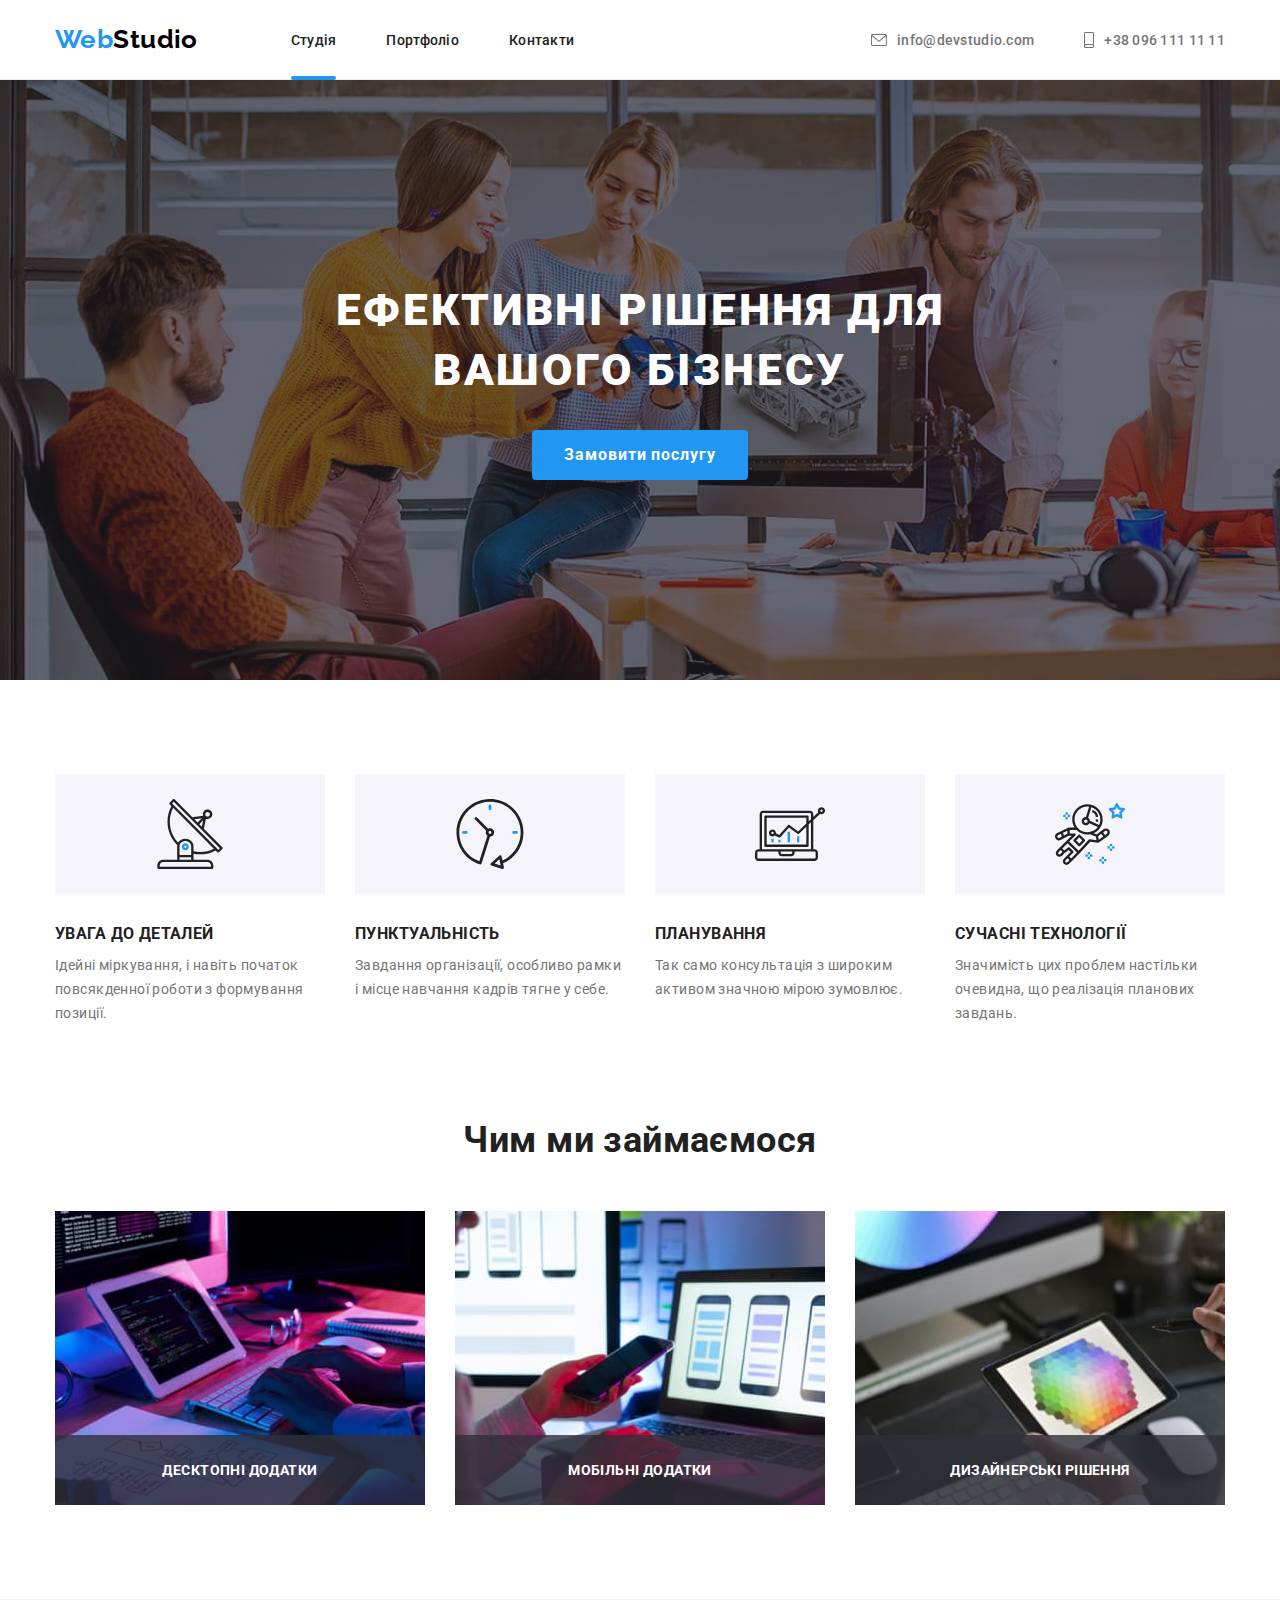
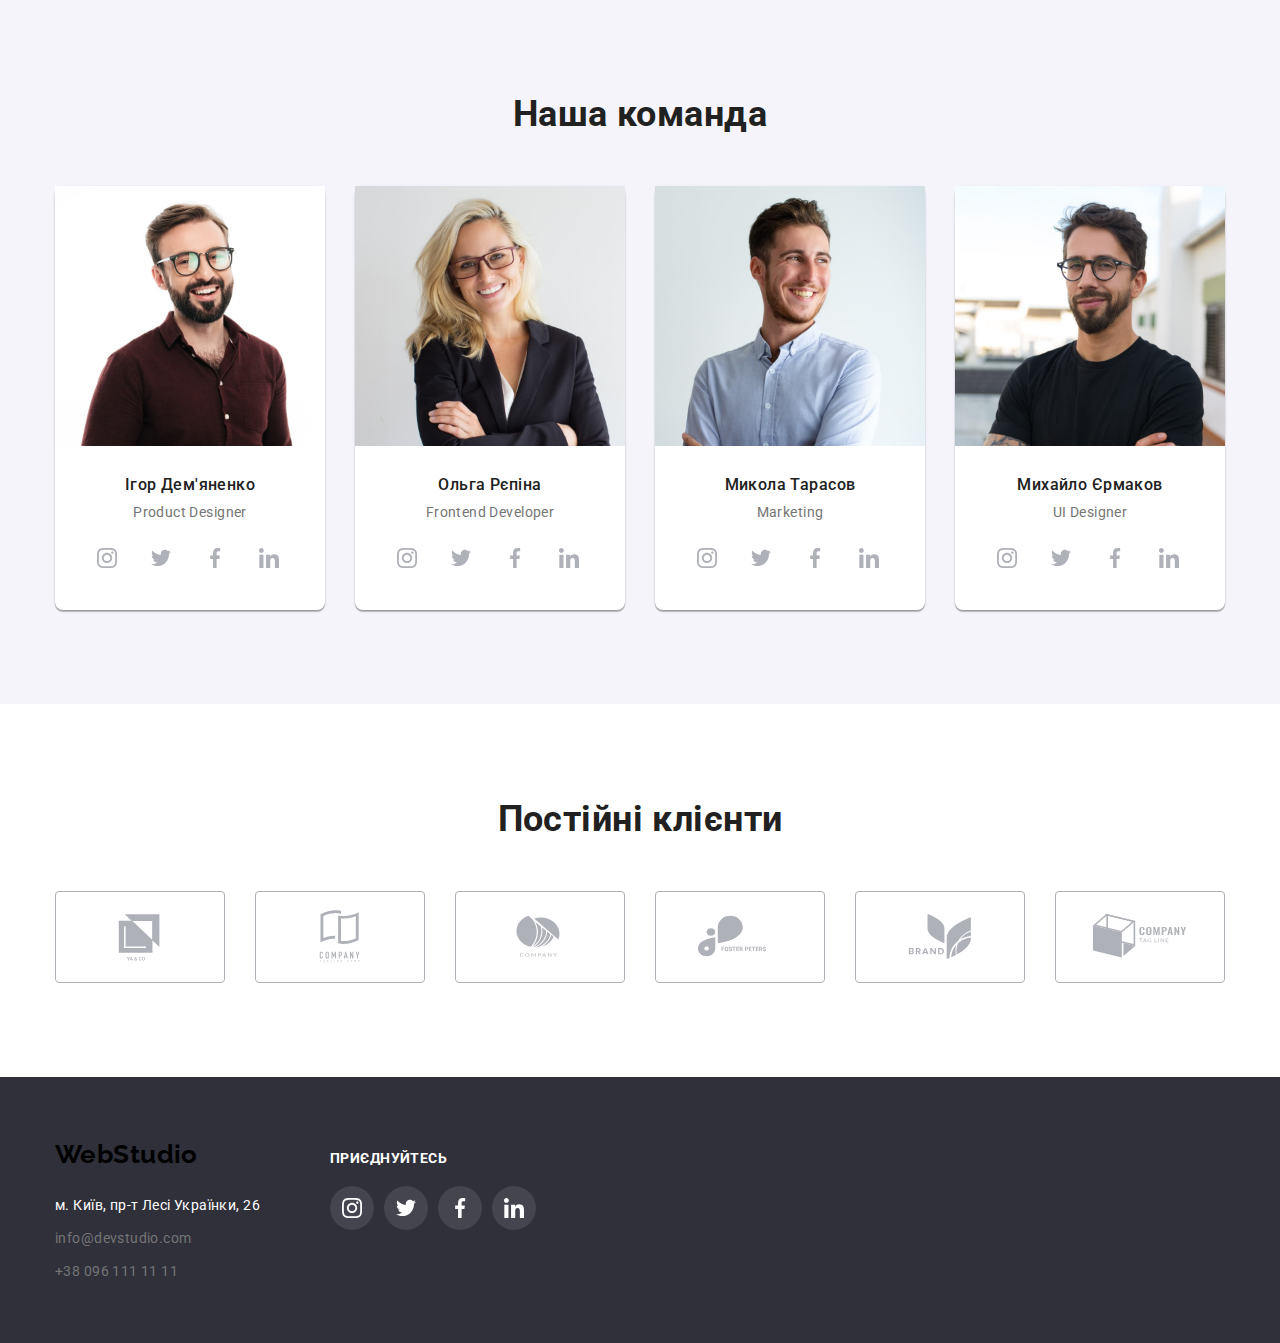
==== commit daf2e94d: "optimisation" ====
--- a/index.html
+++ b/index.html
@@ -22,9 +22,9 @@
     <header class="page-header">
       <div class="container main-nav">
         <nav class="main-nav">
-          <a class="logo-header" href="#" lang="en"
-            ><span class="logo-part-one">Web</span><span class="logo-part-two">Studio</span></a
-          >
+          <a class="logo-header link" href="./index.html">
+            <span class="accent">Web</span>Studio
+          </a>
           <ul class="site-nav list">
             <li class="item">
               <a class="link current" href="index.html">Студія</a>
--- a/css/styles.css
+++ b/css/styles.css
@@ -22,19 +22,9 @@
   --timing-function: cubic-bezier(0.4, 0, 0.2, 1);
 }
 
-html {
-  box-sizing: border-box;
-}
-
-*,
-*::before,
-*::after {
-  box-sizing: inherit;
-}
-
 body {
   color: var(--primary-text-color);
-  font-family: 'Roboto', 'Raleway', 'Arial', sans-serif;
+  font-family: 'Roboto', 'Raleway', sans-serif;
   font-size: 14px;
   letter-spacing: 0.03em;
 }
@@ -47,8 +37,7 @@
 h6,
 p,
 ul {
-  margin-top: 0;
-  margin-bottom: 0;
+  margin: 0;
 }
 
 img {
@@ -72,8 +61,7 @@
 
 .container {
   width: 1200px;
-  margin-left: auto;
-  margin-right: auto;
+  margin: 0 auto;
   padding-left: var(--container-set-gap);
   padding-right: var(--container-set-gap);
 }
@@ -82,6 +70,10 @@
   margin: 0;
   padding: 0;
   list-style: none;
+}
+
+.link {
+  color: inherit;
 }
 
 /* primary text color #757575 */
@@ -113,34 +105,25 @@
 
 .logo-header,
 .logo-footer {
-  display: inline-block;
+  color: var(--primary-black-color);
+
+  font-family: Raleway, sans-serif;
+  font-weight: 700;
+  font-size: 26px;
+  line-height: calc(35.96 / 26);
 
   text-decoration: none;
-  font-family: Raleway, cursive;
-  font-size: 26px;
-  font-weight: 700;
-  line-height: calc(35.96 / 26);
-}
-
-.logo-header {
-  margin-right: 93px;
-}
-
-.logo-part-one {
+}
+
+.accent {
   color: var(--accent-color);
 }
 
-.logo-part-two {
-  color: var(--primary-black-color);
-}
-.logo-part-three {
-  color: var(--primary-white-color);
-}
-
 /* Site nav */
 
 .site-nav {
   display: flex;
+  margin-left: 93px;
 }
 
 .site-nav .item + .item,
@@ -161,6 +144,7 @@
   line-height: calc(16.41 / 14);
   letter-spacing: 0.02em;
   color: var(--title-text-color);
+  cursor: url(../images/icons/finger1.svg);
 
   transition: color 250ms var(--timing-function);
 }
@@ -263,10 +247,9 @@
   letter-spacing: 0.06em;
   color: var(--primary-white-color);
   background-color: var(--accent-color);
-  cursor: pointer;
-
-  transition: background-color 250ms var(--timing-function)-bezier(0.4, 0, 0.2, 1),
-    box-shadow 250ms var(--timing-function)-bezier(0.4, 0, 0.2, 1);
+  cursor: url(../images/icons/finger1.svg);
+
+  transition: background-color 250ms var(--timing-function), box-shadow 250ms var(--timing-function);
 }
 
 .button:hover,
@@ -417,8 +400,7 @@
   font-size: 16px;
   background-color: var(--primary-white-color);
 
-  transition: color 250ms var(--timing-function)-bezier(0.4, 0, 0.2, 1),
-    background-color 250ms var(--timing-function)-bezier(0.4, 0, 0.2, 1);
+  transition: color 250ms var(--timing-function), background-color 250ms var(--timing-function);
 }
 
 .team .link:hover,
@@ -478,8 +460,7 @@
   border: 1px solid var(--icon-color);
   border-radius: 4px;
 
-  transition: fill 250ms var(--timing-function)-bezier(0.4, 0, 0.2, 1),
-    border-color 250ms var(--timing-function)-bezier(0.4, 0, 0.2, 1);
+  transition: fill 250ms var(--timing-function), border-color 250ms var(--timing-function);
 }
 
 .clients .link:hover,
@@ -526,7 +507,7 @@
   text-decoration: none;
   color: inherit;
 
-  transition: color 250ms var(--timing-function)-bezier(0.4, 0, 0.2, 1);
+  transition: color 250ms var(--timing-function);
 }
 
 .ftwhite {
@@ -574,7 +555,7 @@
   border-radius: 50%;
   background-color: var(--icon-bg);
 
-  transition: background-color 250ms var(--timing-function)-bezier(0.4, 0, 0.2, 1);
+  transition: background-color 250ms var(--timing-function);
 }
 
 .socials-nav .link:hover,
@@ -616,10 +597,10 @@
   background-color: var(--secondary-bg-color);
   cursor: pointer;
 
-  transition: color 250ms var(--timing-function)-bezier(0.4, 0, 0.2, 1);
-  transition: background-color 250ms var(--timing-function)-bezier(0.4, 0, 0.2, 1);
-  transition: border-color 250ms var(--timing-function)-bezier(0.4, 0, 0.2, 1);
-  transition: box-shadow 250ms var(--timing-function)-bezier(0.4, 0, 0.2, 1);
+  transition: color 250ms var(--timing-function);
+  transition: background-color 250ms var(--timing-function);
+  transition: border-color 250ms var(--timing-function);
+  transition: box-shadow 250ms var(--timing-function);
 }
 
 .item-btn:hover,
@@ -632,7 +613,7 @@
 
 /* Portfolio page customisation */
 
-.flex-container {
+.project-container {
   width: 1170px;
   display: flex;
   align-items: center;
@@ -642,7 +623,7 @@
   gap: var(--section-gap);
 }
 
-.flex-elements {
+.project-elements {
   width: calc((100% - 60px) / 3);
   border: 1px solid var(--portfolio-bg-color);
 }
@@ -665,15 +646,15 @@
   line-height: calc(30 / 16);
 }
 
-.flex-container .link {
+.project-container .link {
   display: inline-block;
   text-decoration: none;
   color: inherit;
 
-  transition: box-shadow 250ms var(--timing-function)-bezier(0.4, 0, 0.2, 1);
-}
-
-.flex-container .link:hover,
-.flex-container .link:focus {
+  transition: box-shadow 250ms var(--timing-function);
+}
+
+.project-container .link:hover,
+.project-container .link:focus {
   box-shadow: var(--box-shadow);
 }
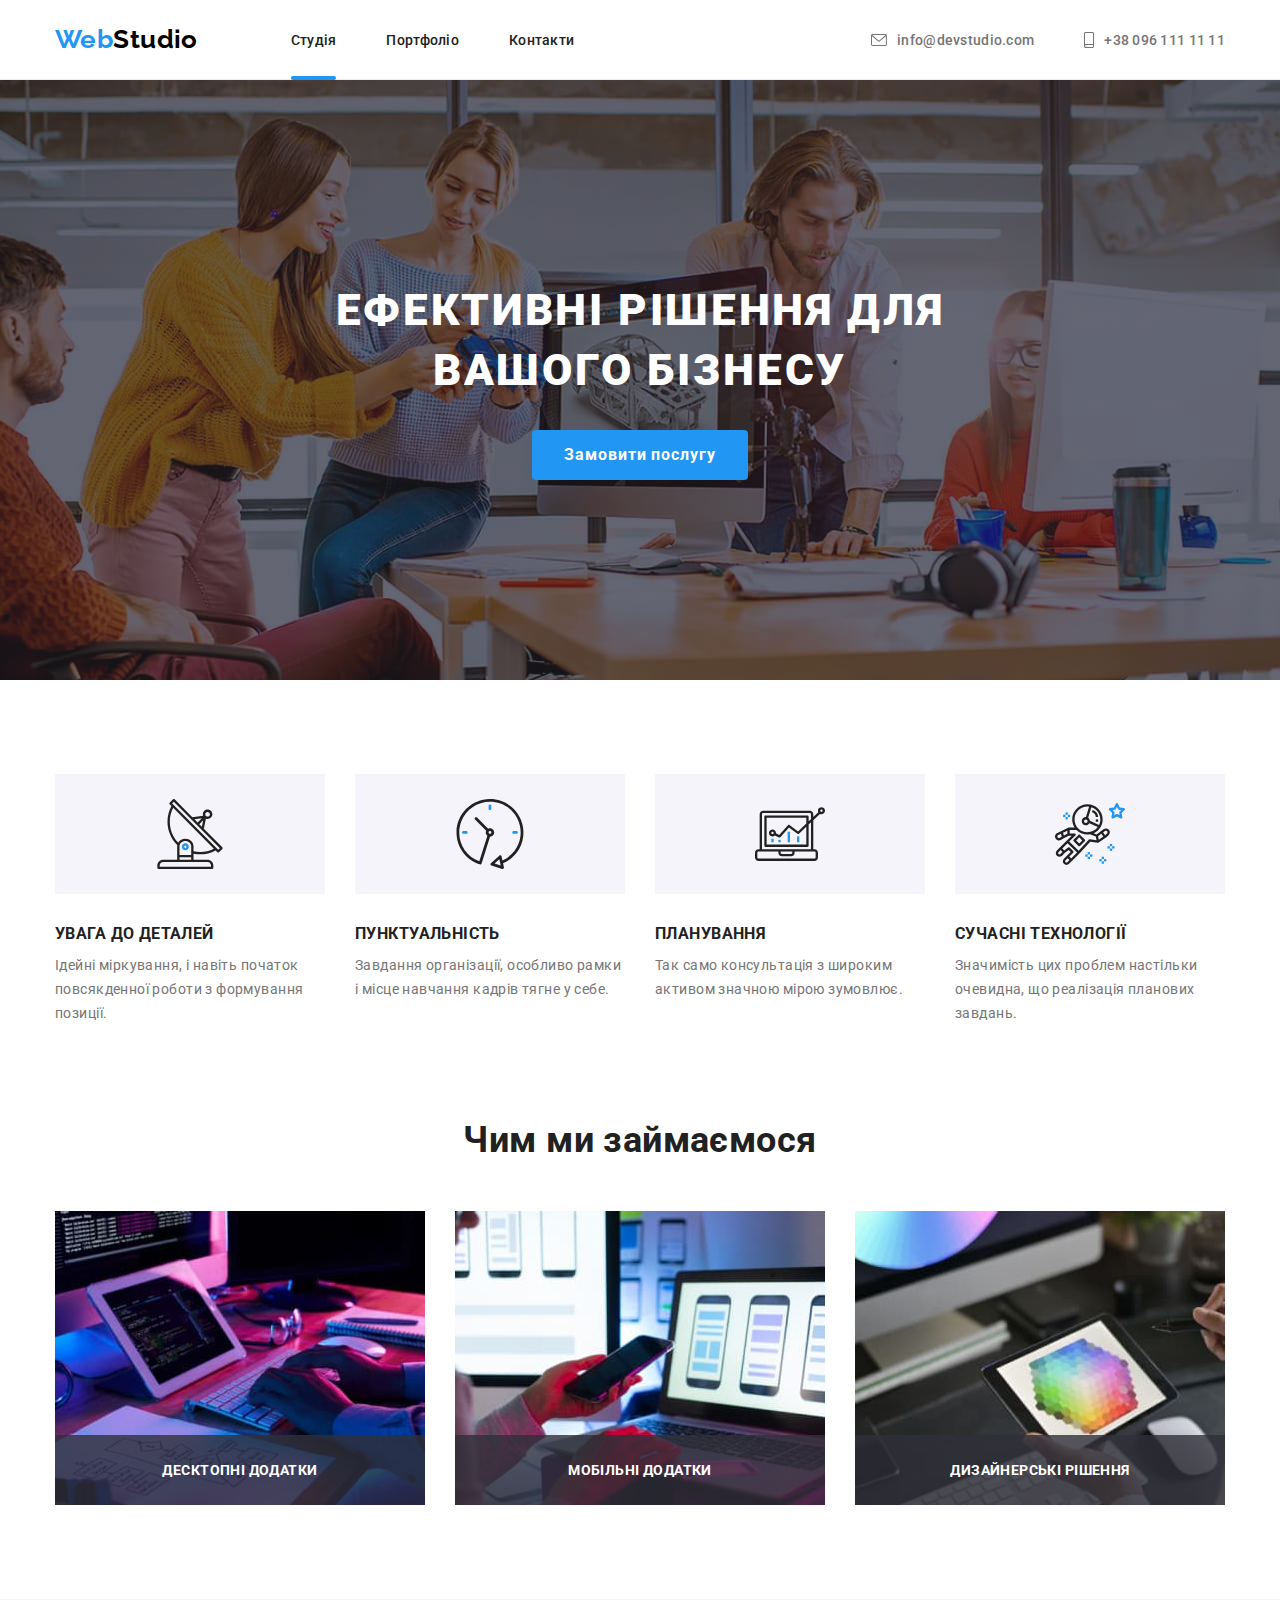
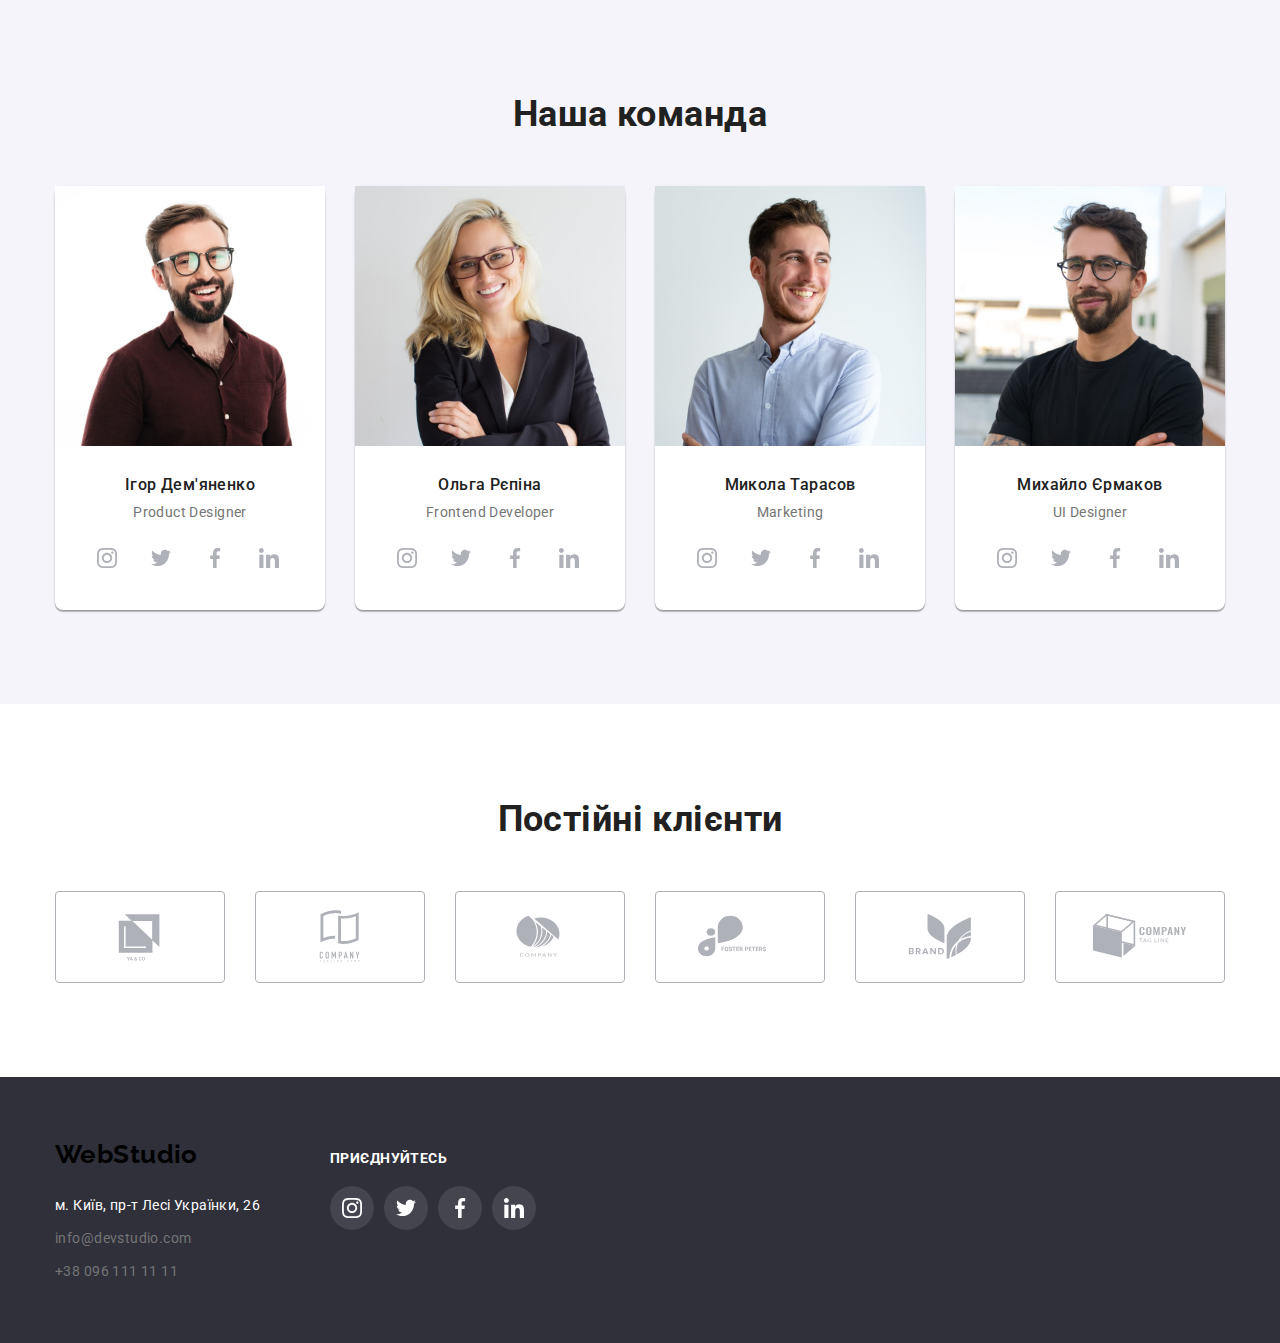
==== commit 2413e3ca: "Hero optimisation" ====
--- a/index.html
+++ b/index.html
@@ -5,15 +5,13 @@
     <meta http-equiv="X-UA-Compatible" content="IE=edge" />
     <meta name="viewport" content="width=device-width, initial-scale=1.0" />
     <title>Студія</title>
-    <link rel="preconnect" href="https://fonts.googleapis.com" />
-    <link rel="preconnect" href="https://fonts.gstatic.com" crossorigin />
     <link
       href="https://fonts.googleapis.com/css2?family=Raleway:wght@700&family=Roboto:wght@400;500;700;900&display=swap"
       rel="stylesheet"
     />
     <link
       rel="stylesheet"
-      href="https://cdnjs.cloudflare.com/ajax/libs/modern-normalize/1.1.0/modern-normalize.min.css"
+      href="https://cdnjs.cloudflare.com/ajax/libs/modern-normalize/1.0.0/modern-normalize.min.css"
     />
     <link rel="stylesheet" href="./css/styles.css" />
   </head>
@@ -25,6 +23,7 @@
           <a class="logo-header link" href="./index.html">
             <span class="accent">Web</span>Studio
           </a>
+
           <ul class="site-nav list">
             <li class="item">
               <a class="link current" href="index.html">Студія</a>
@@ -33,14 +32,15 @@
               <a class="link" href="./portfolio.html">Портфоліо</a>
             </li>
             <li class="item">
-              <a data-open-modal class="link" href="">Контакти</a>
+              <a class="link" href="">Контакти</a>
             </li>
           </ul>
         </nav>
+
         <ul class="contacts-nav list">
           <li class="item">
             <a class="link" href="mailto:info@devstudio.com"
-              ><svg class="icon-mail">
+              ><svg class="icon-contacts" width="16" height="12">
                 <use href="./images/icons.svg#envelope"></use>
               </svg>
               info@devstudio.com</a
@@ -48,7 +48,7 @@
           </li>
           <li class="item">
             <a class="link" href="tel:+380961111111"
-              ><svg class="icon-tel">
+              ><svg class="icon-contacts" width="10" height="16">
                 <use href="./images/icons.svg#smartphone"></use>
               </svg>
               +38 096 111 11 11</a
@@ -60,10 +60,10 @@
     <!-- Main -->
     <main>
       <!-- Hero -->
-      <section class="hero">
-        <div class="hero-container">
+      <section class="section-hero">
+        <div class="container">
           <h1 class="hero-title">Ефективні рішення для вашого бізнесу</h1>
-          <button type="button" class="button">Замовити послугу</button>
+          <button type="button" class="button" data-modal-open>Замовити послугу</button>
         </div>
       </section>
       <!-- Features Our Projects and Team -->
--- a/css/styles.css
+++ b/css/styles.css
@@ -150,25 +150,24 @@
 }
 
 .site-nav .link:hover,
-.site-nav .link:focus {
+.site-nav .link:focus,
+.contacts-nav .link:hover,
+.contacts-nav .link:focus {
   color: var(--accent-color);
 }
 
-/* .site-nav .link.current {
-  transition: scaleX 250ms var(--timing-function);
-} */
-
 .site-nav .link.current::after {
+  display: inline-block;
   content: '';
 
   position: absolute;
   left: 0;
   bottom: 0;
 
-  display: flex;
   width: 100%;
   height: 4px;
   border-radius: 2px;
+
   background-color: var(--accent-color);
 }
 
@@ -189,48 +188,36 @@
   font-weight: 500;
   line-height: calc(16 / 14);
   letter-spacing: 0.02em;
-  color: inherit;
   fill: currentColor;
 
   transition: color 250ms var(--timing-function), fill 250ms var(--timing-function);
 }
 
-.contacts-nav .link:hover,
-.contacts-nav .link:focus {
-  color: var(--accent-color);
-}
-
-.icon-mail {
-  width: 16px;
-  height: 12px;
+.icon-contacts {
   margin-right: 10px;
-
   fill: currentColor;
 }
 
-.icon-tel {
-  width: 10px;
-  height: 16px;
-  margin-right: 10px;
-
-  fill: currentColor;
-}
-
 /* main customisation */
-/* hero */
-
-.hero {
+
+/* hero section */
+
+.section-hero {
+  text-align: center;
+  padding: 200px 0;
+
+  max-width: 1600px;
+  height: 600px;
+  margin-left: auto;
+  margin-right: auto;
+
   background-image: linear-gradient(to right, var(--overlay), var(--overlay)),
     url(../images/main/hero.jpg);
-  max-width: 1600px;
-  margin-left: auto;
-  margin-right: auto;
-
-  padding-top: 200px;
-  padding-bottom: 200px;
-
-  text-align: center;
   background-color: var(--footer-bg-color);
+
+  background-repeat: no-repeat;
+  background-position: center;
+  background-size: cover;
 }
 
 .button {
@@ -259,22 +246,18 @@
 }
 
 .hero-title {
+  color: var(--primary-white-color);
+
   font-weight: 900;
   font-size: 44px;
   line-height: calc(60 / 44);
+  letter-spacing: 0.06em;
   text-transform: uppercase;
-  letter-spacing: 0.06em;
-  color: var(--primary-white-color);
-}
-
-.hero-container {
   width: 696px;
-  margin: 0 auto;
-  max-height: 200px;
-}
-
-.hero-container h1 {
-  margin-bottom: var(--section-gap);
+
+  margin-left: auto;
+  margin-right: auto;
+  margin-bottom: 30px;
 }
 
 /* sections */
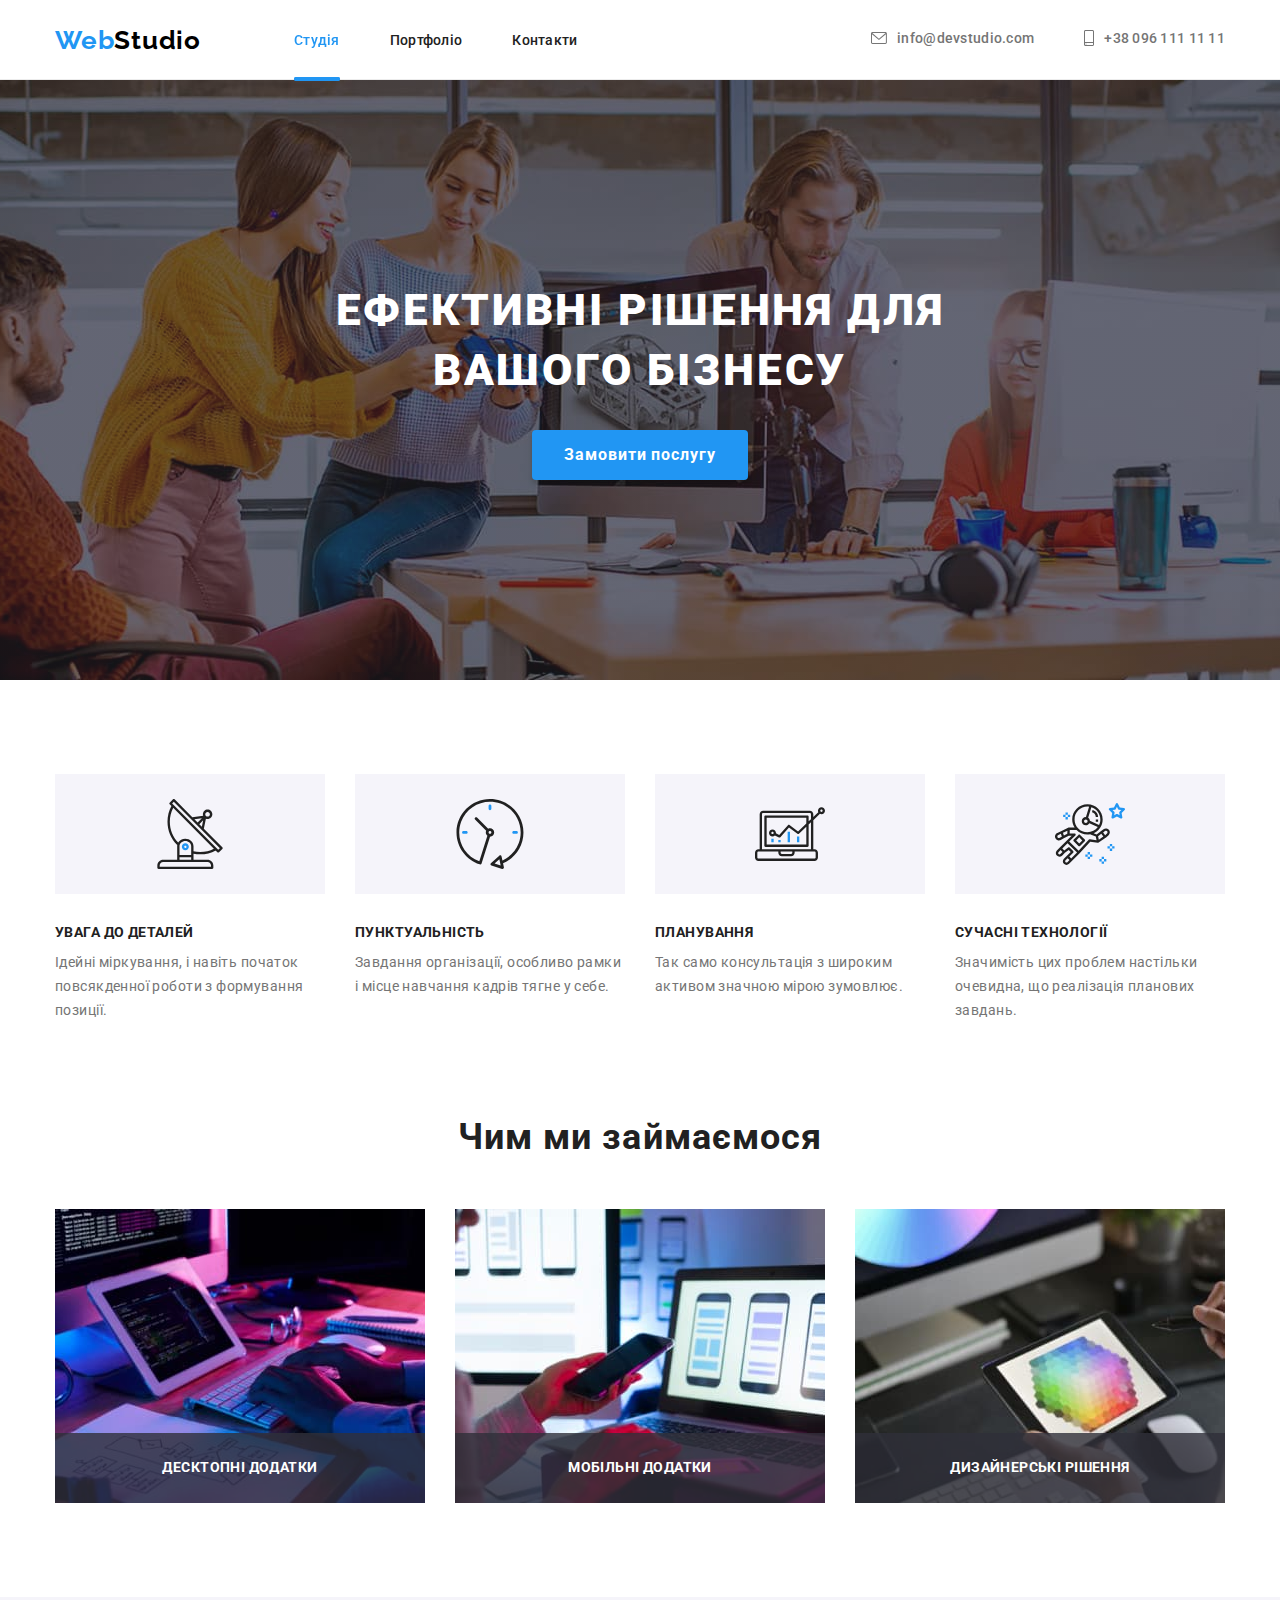
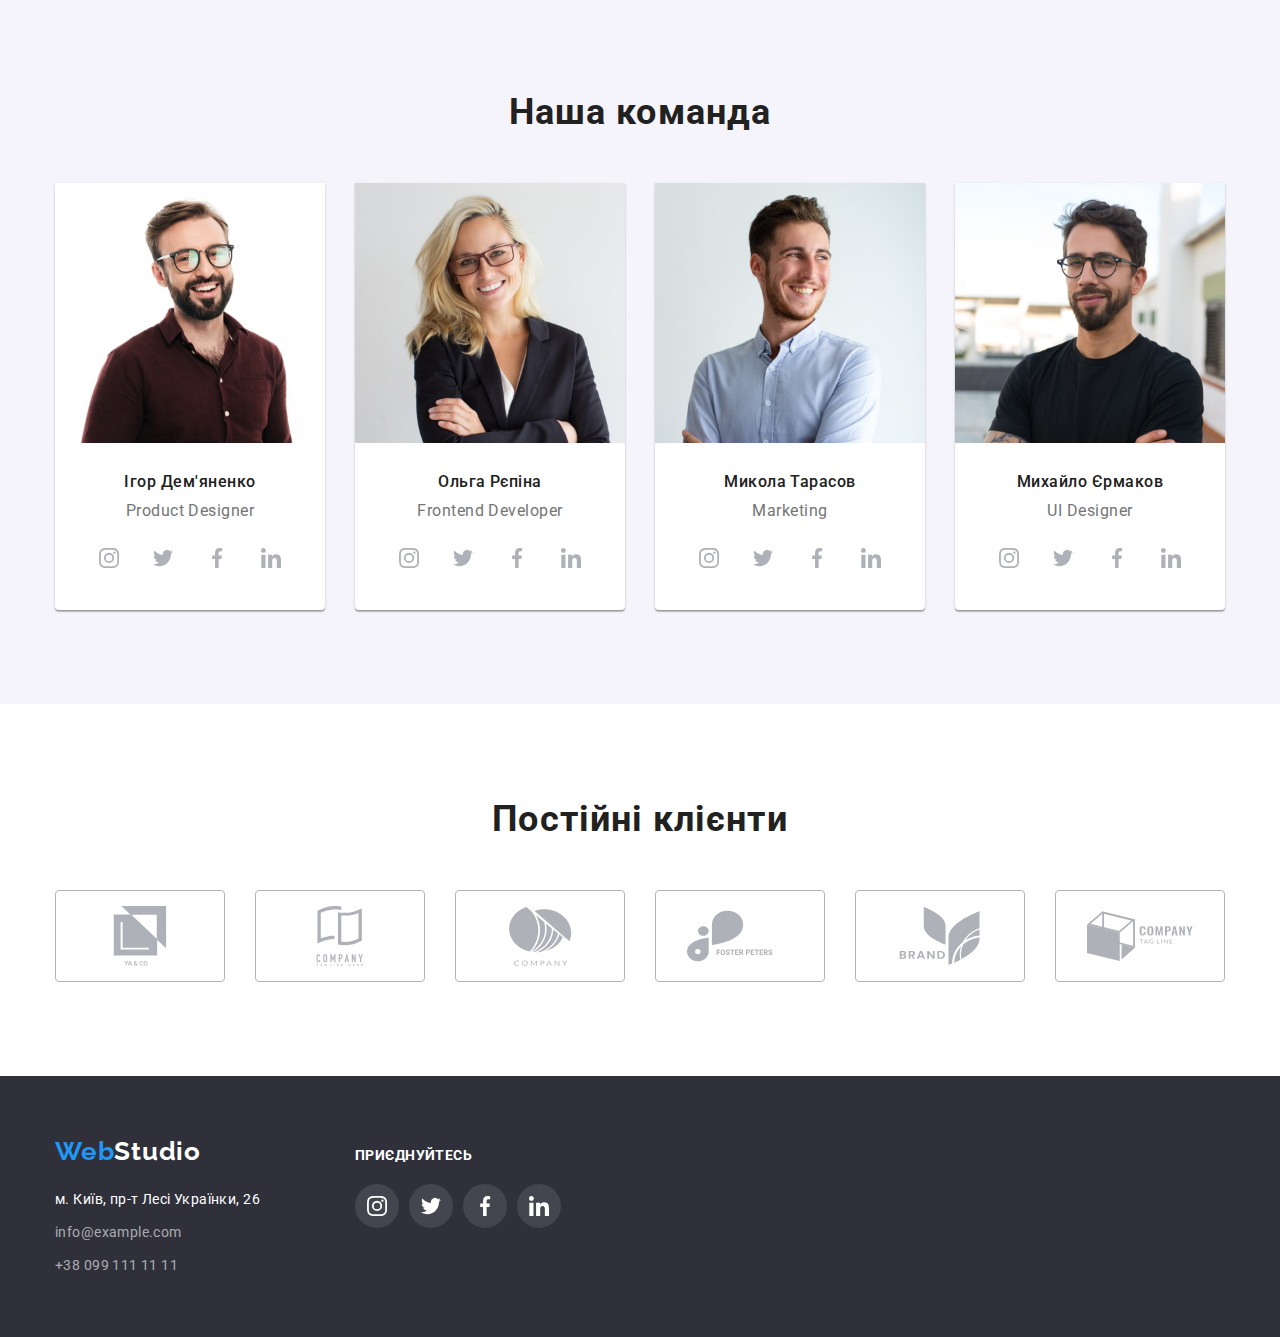
==== commit d77ddb1f: "hw complete" ====
--- a/index.html
+++ b/index.html
@@ -4,7 +4,7 @@
     <meta charset="UTF-8" />
     <meta http-equiv="X-UA-Compatible" content="IE=edge" />
     <meta name="viewport" content="width=device-width, initial-scale=1.0" />
-    <title>Студія</title>
+    <title>Cтудія</title>
     <link
       href="https://fonts.googleapis.com/css2?family=Raleway:wght@700&family=Roboto:wght@400;500;700;900&display=swap"
       rel="stylesheet"
@@ -16,368 +16,403 @@
     <link rel="stylesheet" href="./css/styles.css" />
   </head>
   <body>
-    <!-- Header -->
     <header class="page-header">
       <div class="container main-nav">
         <nav class="main-nav">
-          <a class="logo-header link" href="./index.html">
-            <span class="accent">Web</span>Studio
-          </a>
+          <a href="./index.html" class="logo link"> <span class="accent">Web</span>Studio </a>
 
           <ul class="site-nav list">
-            <li class="item">
-              <a class="link current" href="index.html">Студія</a>
-            </li>
-            <li class="item">
-              <a class="link" href="./portfolio.html">Портфоліо</a>
-            </li>
-            <li class="item">
-              <a class="link" href="">Контакти</a>
-            </li>
+            <li class="nav-list-item current">
+              <a href="./index.html" class="site-nav-link link current">Студія</a>
+            </li>
+            <li class="nav-list-item">
+              <a href="./portfolio.html" class="site-nav-link link">Портфоліо</a>
+            </li>
+            <li class="nav-list-item"><a href="" class="site-nav-link link">Контакти</a></li>
           </ul>
         </nav>
 
-        <ul class="contacts-nav list">
-          <li class="item">
-            <a class="link" href="mailto:info@devstudio.com"
-              ><svg class="icon-contacts" width="16" height="12">
+        <ul class="contacts-list list">
+          <li class="contacts-list-item">
+            <a href="mailto:info@devstudio.com" class="contacts-link link">
+              <svg class="icon-contacts" width="16" height="12">
                 <use href="./images/icons.svg#envelope"></use>
               </svg>
-              info@devstudio.com</a
-            >
+              info@devstudio.com
+            </a>
           </li>
-          <li class="item">
-            <a class="link" href="tel:+380961111111"
-              ><svg class="icon-contacts" width="10" height="16">
-                <use href="./images/icons.svg#smartphone"></use>
+          <li class="contacts-list-item">
+            <a href="tel:+380961111111" class="contacts-link link">
+              <svg class="icon-contacts" width="10" height="16">
+                <use href="./images/icons.svg#phone"></use>
               </svg>
-              +38 096 111 11 11</a
-            >
+              +38 096 111 11 11
+            </a>
           </li>
         </ul>
       </div>
     </header>
-    <!-- Main -->
     <main>
-      <!-- Hero -->
       <section class="section-hero">
         <div class="container">
           <h1 class="hero-title">Ефективні рішення для вашого бізнесу</h1>
           <button type="button" class="button" data-modal-open>Замовити послугу</button>
         </div>
       </section>
-      <!-- Features Our Projects and Team -->
+
       <section class="section">
         <div class="container">
-          <h2 class="section-title visually-hidden">Our Features</h2>
-          <ul class="features list">
-            <li class="features-item">
-              <div class="features-bg">
-                <svg class="icon-features">
+          <h2 class="visually-hidden">Особливості</h2>
+
+          <ul class="feature-list list">
+            <li class="feature-list-item">
+              <div class="icon-container">
+                <svg width="70" height="70">
                   <use href="./images/icons.svg#antenna"></use>
                 </svg>
               </div>
-              <h3 class="features-title">Увага до деталей</h3>
-              <p class="features-text">
+              <h3 class="feature-list-title">Увага до деталей</h3>
+              <p class="feature-list-text">
                 Ідейні міркування, і навіть початок повсякденної роботи з формування позиції.
               </p>
             </li>
-            <li class="features-item">
-              <div class="features-thumb">
-                <div class="features-bg">
-                  <svg class="icon-features">
-                    <use href="./images/icons.svg#clock"></use>
-                  </svg>
-                </div>
-                <h3 class="features-title">Пунктуальність</h3>
-                <p class="features-text">
-                  Завдання організації, особливо рамки і місце навчання кадрів тягне у себе.
-                </p>
-              </div>
-            </li>
-            <li class="features-item">
-              <div class="features-thumb">
-                <div class="features-bg">
-                  <svg class="icon-features">
-                    <use href="./images/icons.svg#diagram"></use>
-                  </svg>
-                </div>
-                <h3 class="features-title">Планування</h3>
-                <p class="features-text">
-                  Так само консультація з широким активом значною мірою зумовлює.
-                </p>
-              </div>
-            </li>
-            <li class="features-item">
-              <div class="features-thumb">
-                <div class="features-bg">
-                  <svg class="icon-features">
-                    <use href="./images/icons.svg#astronaut"></use>
-                  </svg>
-                </div>
-                <h3 class="features-title">Сучасні технології</h3>
-                <p class="features-text">
-                  Значимість цих проблем настільки очевидна, що реалізація планових завдань.
-                </p>
-              </div>
+            <li class="feature-list-item">
+              <div class="icon-container">
+                <svg width="70" height="70">
+                  <use href="./images/icons.svg#clock"></use>
+                </svg>
+              </div>
+              <h3 class="feature-list-title">Пунктуальність</h3>
+              <p class="feature-list-text">
+                Завдання організації, особливо рамки і місце навчання кадрів тягне у себе.
+              </p>
+            </li>
+            <li class="feature-list-item">
+              <div class="icon-container">
+                <svg width="70" height="70">
+                  <use href="./images/icons.svg#diagram"></use>
+                </svg>
+              </div>
+              <h3 class="feature-list-title">Планування</h3>
+              <p class="feature-list-text">
+                Так само консультація з широким активом значною мірою зумовлює.
+              </p>
+            </li>
+            <li class="feature-list-item">
+              <div class="icon-container">
+                <svg width="70" height="70">
+                  <use href="./images/icons.svg#astronaut"></use>
+                </svg>
+              </div>
+              <h3 class="feature-list-title">Сучасні технології</h3>
+              <p class="feature-list-text">
+                Значимість цих проблем настільки очевидна, що реалізація планових завдань.
+              </p>
             </li>
           </ul>
         </div>
       </section>
-      <!-- Our Projects -->
-      <section class="section-nopadding">
+
+      <section class="section section-doing">
         <div class="container">
           <h2 class="section-title">Чим ми займаємося</h2>
-          <ul class="product list">
-            <li class="item">
-              <div class="product-1">
-                <img src="./images/main/box1.jpg" alt="зображення компютера" width="370" />
-                <div class="product-thumb"><p>Десктопні додатки</p></div>
-              </div>
-            </li>
-            <li class="item">
-              <div class="product-2">
-                <img
-                  src="./images/main/box2.jpg"
-                  alt="зображення телефона та компютера"
-                  width="370"
-                />
-                <div class="product-thumb"><p>Мобільні додатки</p></div>
-              </div>
-            </li>
-            <li class="item">
-              <div class="product-3">
-                <img src="./images/main/box3.jpg" alt="зображення планшета" width="370" />
-                <div class="product-thumb"><p>Дизайнерські рішення</p></div>
-              </div>
+
+          <ul class="doing-list list">
+            <li class="doing-list-item">
+              <img src="./images/main/box1.jpg" alt="Розробка веб-сторінок" width="370" />
+              <h3 class="doing-list-title">Десктопні додатки</h3>
+            </li>
+            <li class="doing-list-item">
+              <img src="./images/main/box2.jpg" alt="Адаптиви" width="370" />
+              <h3 class="doing-list-title">Мобільні додатки</h3>
+            </li>
+            <li class="doing-list-item">
+              <img src="./images/main/box3.jpg" alt="Дизайн" width="370" />
+              <h3 class="doing-list-title">Дизайнерські рішення</h3>
             </li>
           </ul>
         </div>
       </section>
-      <!-- Our Team -->
-      <section class="section section-bg">
+
+      <section class="section gray">
         <div class="container">
           <h2 class="section-title">Наша команда</h2>
-          <ul class="team">
-            <li class="team-nav list bg">
-              <div class="member">
-                <img
-                  src="./images/main/team-card-one.jpg"
-                  alt="зображення Ігоря Демяненко"
-                  width="270"
-                />
-                <div class="member-card">
-                  <h3 class="member-title">Ігор Дем'яненко</h3>
-                  <p class="member-text">Product Designer</p>
-
-                  <ul class="list socials">
-                    <li class="item">
-                      <a class="link" href="https://www.instagram.com"
-                        ><svg class="soc-icon">
-                          <use href="./images/icons.svg#instagram"></use>
-                        </svg>
-                      </a>
-                    </li>
-                    <li class="item">
-                      <a class="link" href="https://www.twitter.com"
-                        ><svg class="soc-icon">
-                          <use href="./images/icons.svg#twitter"></use>
-                        </svg>
-                      </a>
-                    </li>
-                    <li class="item">
-                      <a class="link" href="https://www.facebook.com"
-                        ><svg class="soc-icon">
-                          <use href="./images/icons.svg#facebook"></use>
-                        </svg>
-                      </a>
-                    </li>
-                    <li class="item">
-                      <a class="link" href="https://www.linkedin.com"
-                        ><svg class="soc-icon">
-                          <use href="./images/icons.svg#linkedin"></use>
-                        </svg>
-                      </a>
-                    </li>
-                  </ul>
-                </div>
-              </div>
-            </li>
-            <li class="team-nav list bg">
-              <div class="member">
-                <img
-                  src="./images/main/team-card-two.jpg"
-                  alt="зображення Ольги Рєпіної"
-                  width="270"
-                />
-                <div class="member-card">
-                  <h3 class="member-title">Ольга Рєпіна</h3>
-                  <p class="member-text">Frontend Developer</p>
-                  <ul class="list socials">
-                    <li class="item">
-                      <a class="link icon" href="https://www.instagram.com"
-                        ><svg class="soc-icon">
-                          <use href="./images/icons.svg#instagram"></use>
-                        </svg>
-                      </a>
-                    </li>
-                    <li class="item">
-                      <a class="link icon" href="https://www.twitter.com"
-                        ><svg class="soc-icon">
-                          <use href="./images/icons.svg#twitter"></use>
-                        </svg>
-                      </a>
-                    </li>
-                    <li class="item">
-                      <a class="link icon" href="https://www.facebook.com"
-                        ><svg class="soc-icon">
-                          <use href="./images/icons.svg#facebook"></use>
-                        </svg>
-                      </a>
-                    </li>
-                    <li class="item">
-                      <a class="link icon" href="https://www.linkedin.com"
-                        ><svg class="soc-icon">
-                          <use href="./images/icons.svg#linkedin"></use>
-                        </svg>
-                      </a>
-                    </li>
-                  </ul>
-                </div>
-              </div>
-            </li>
-            <li class="team-nav list">
-              <div class="member">
-                <img
-                  src="./images/main/team-card-three.jpg"
-                  alt="зображення Миколи Тарасова"
-                  width="270"
-                />
-                <div class="member-card">
-                  <h3 class="member-title">Микола Тарасов</h3>
-                  <p class="member-text">Marketing</p>
-                  <ul class="list socials">
-                    <li class="item">
-                      <a class="link" href="https://www.instagram.com"
-                        ><svg class="soc-icon">
-                          <use href="./images/icons.svg#instagram"></use>
-                        </svg>
-                      </a>
-                    </li>
-                    <li class="item">
-                      <a class="link" href="https://www.twitter.com"
-                        ><svg class="soc-icon">
-                          <use href="./images/icons.svg#twitter"></use>
-                        </svg>
-                      </a>
-                    </li>
-                    <li class="item">
-                      <a class="link" href="https://www.facebook.com"
-                        ><svg class="soc-icon">
-                          <use href="./images/icons.svg#facebook"></use>
-                        </svg>
-                      </a>
-                    </li>
-                    <li class="item">
-                      <a class="link" href="https://www.linkedin.com"
-                        ><svg class="soc-icon">
-                          <use href="./images/icons.svg#linkedin"></use>
-                        </svg>
-                      </a>
-                    </li>
-                  </ul>
-                </div>
-              </div>
-            </li>
-            <li class="team-nav list bg">
-              <div class="member">
-                <img
-                  src="./images/main/team-card-four.jpg"
-                  alt="зображення Михайла Єрмакова"
-                  width="270"
-                />
-                <div class="member-card">
-                  <h3 class="member-title">Михайло Єрмаков</h3>
-                  <p class="member-text">UI Designer</p>
-                  <ul class="list socials">
-                    <li class="item">
-                      <a class="link" href="https://www.instagram.com"
-                        ><svg class="soc-icon">
-                          <use href="./images/icons.svg#instagram"></use>
-                        </svg>
-                      </a>
-                    </li>
-                    <li class="item">
-                      <a class="link" href="https://www.twitter.com"
-                        ><svg class="soc-icon">
-                          <use href="./images/icons.svg#twitter"></use>
-                        </svg>
-                      </a>
-                    </li>
-                    <li class="item">
-                      <a class="link" href="https://www.facebook.com"
-                        ><svg class="soc-icon">
-                          <use href="./images/icons.svg#facebook"></use>
-                        </svg>
-                      </a>
-                    </li>
-                    <li class="item">
-                      <a class="link" href="https://www.linkedin.com"
-                        ><svg class="soc-icon">
-                          <use href="./images/icons.svg#linkedin"></use>
-                        </svg>
-                      </a>
-                    </li>
-                  </ul>
-                </div>
+
+          <ul class="employee-list list">
+            <li class="employee-card">
+              <img src="./images/main/team-card-one.jpg" alt="" width="270" />
+              <div class="employee-text-container">
+                <h3 class="employee-title">Ігор Дем'яненко</h3>
+                <p class="employee-text">Product Designer</p>
+                <ul class="social-list list">
+                  <li class="social-item">
+                    <a
+                      href="https://instagram.com"
+                      target="_blank"
+                      rel="nofollow noopener noreferrer"
+                      class="social-link"
+                    >
+                      <svg class="social-icon" width="20" height="20">
+                        <use href="./images/icons.svg#instagram"></use>
+                      </svg>
+                    </a>
+                  </li>
+                  <li class="social-item">
+                    <a
+                      href="https://twitter.com/"
+                      target="_blank"
+                      rel="nofollow noopener noreferrer"
+                      class="social-link"
+                    >
+                      <svg class="social-icon" width="20" height="20">
+                        <use href="./images/icons.svg#twitter"></use>
+                      </svg>
+                    </a>
+                  </li>
+                  <li class="social-item">
+                    <a
+                      href="https://www.facebook.com/"
+                      target="_blank"
+                      rel="nofollow noopener noreferrer"
+                      class="social-link"
+                    >
+                      <svg class="social-icon" width="20" height="20">
+                        <use href="./images/icons.svg#facebook"></use>
+                      </svg>
+                    </a>
+                  </li>
+                  <li class="social-item">
+                    <a
+                      href="https://www.linkedin.com/"
+                      target="_blank"
+                      rel="nofollow noopener noreferrer"
+                      class="social-link"
+                    >
+                      <svg class="social-icon" width="20" height="20">
+                        <use href="./images/icons.svg#linkedin"></use>
+                      </svg>
+                    </a>
+                  </li>
+                </ul>
+              </div>
+            </li>
+            <li class="employee-card">
+              <img src="./images/main/team-card-two.jpg" alt="" width="270" />
+              <div class="employee-text-container">
+                <h3 class="employee-title">Ольга Рєпіна</h3>
+                <p class="employee-text">Frontend Developer</p>
+                <ul class="social-list list">
+                  <li class="social-item">
+                    <a
+                      href="https://instagram.com"
+                      target="_blank"
+                      rel="nofollow noopener noreferrer"
+                      class="social-link"
+                    >
+                      <svg class="social-icon" width="20" height="20">
+                        <use href="./images/icons.svg#instagram"></use>
+                      </svg>
+                    </a>
+                  </li>
+                  <li class="social-item">
+                    <a
+                      href="https://twitter.com/"
+                      target="_blank"
+                      rel="nofollow noopener noreferrer"
+                      class="social-link"
+                    >
+                      <svg class="social-icon" width="20" height="20">
+                        <use href="./images/icons.svg#twitter"></use>
+                      </svg>
+                    </a>
+                  </li>
+                  <li class="social-item">
+                    <a
+                      href="https://www.facebook.com/"
+                      target="_blank"
+                      rel="nofollow noopener noreferrer"
+                      class="social-link"
+                    >
+                      <svg class="social-icon" width="20" height="20">
+                        <use href="./images/icons.svg#facebook"></use>
+                      </svg>
+                    </a>
+                  </li>
+                  <li class="social-item">
+                    <a
+                      href="https://www.linkedin.com/"
+                      target="_blank"
+                      rel="nofollow noopener noreferrer"
+                      class="social-link"
+                    >
+                      <svg class="social-icon" width="20" height="20">
+                        <use href="./images/icons.svg#linkedin"></use>
+                      </svg>
+                    </a>
+                  </li>
+                </ul>
+              </div>
+            </li>
+            <li class="employee-card">
+              <img src="./images/main/team-card-three.jpg" alt="" width="270" />
+              <div class="employee-text-container">
+                <h3 class="employee-title">Микола Тарасов</h3>
+                <p class="employee-text">Marketing</p>
+                <ul class="social-list list">
+                  <li class="social-item">
+                    <a
+                      href="https://instagram.com"
+                      target="_blank"
+                      rel="nofollow noopener noreferrer"
+                      class="social-link"
+                    >
+                      <svg class="social-icon" width="20" height="20">
+                        <use href="./images/icons.svg#instagram"></use>
+                      </svg>
+                    </a>
+                  </li>
+                  <li class="social-item">
+                    <a
+                      href="https://twitter.com/"
+                      target="_blank"
+                      rel="nofollow noopener noreferrer"
+                      class="social-link"
+                    >
+                      <svg class="social-icon" width="20" height="20">
+                        <use href="./images/icons.svg#twitter"></use>
+                      </svg>
+                    </a>
+                  </li>
+                  <li class="social-item">
+                    <a
+                      href="https://www.facebook.com/"
+                      target="_blank"
+                      rel="nofollow noopener noreferrer"
+                      class="social-link"
+                    >
+                      <svg class="social-icon" width="20" height="20">
+                        <use href="./images/icons.svg#facebook"></use>
+                      </svg>
+                    </a>
+                  </li>
+                  <li class="social-item">
+                    <a
+                      href="https://www.linkedin.com/"
+                      target="_blank"
+                      rel="nofollow noopener noreferrer"
+                      class="social-link"
+                    >
+                      <svg class="social-icon" width="20" height="20">
+                        <use href="./images/icons.svg#linkedin"></use>
+                      </svg>
+                    </a>
+                  </li>
+                </ul>
+              </div>
+            </li>
+            <li class="employee-card">
+              <img src="./images/main/team-card-four.jpg" alt="" width="270" />
+              <div class="employee-text-container">
+                <h3 class="employee-title">Михайло Єрмаков</h3>
+                <p class="employee-text">UI Designer</p>
+                <ul class="social-list list">
+                  <li class="social-item">
+                    <a
+                      href="https://instagram.com"
+                      target="_blank"
+                      rel="nofollow noopener noreferrer"
+                      class="social-link"
+                    >
+                      <svg class="social-icon" width="20" height="20">
+                        <use href="./images/icons.svg#instagram"></use>
+                      </svg>
+                    </a>
+                  </li>
+                  <li class="social-item">
+                    <a
+                      href="https://twitter.com/"
+                      target="_blank"
+                      rel="nofollow noopener noreferrer"
+                      class="social-link"
+                    >
+                      <svg class="social-icon" width="20" height="20">
+                        <use href="./images/icons.svg#twitter"></use>
+                      </svg>
+                    </a>
+                  </li>
+                  <li class="social-item">
+                    <a
+                      href="https://www.facebook.com/"
+                      target="_blank"
+                      rel="nofollow noopener noreferrer"
+                      class="social-link"
+                    >
+                      <svg class="social-icon" width="20" height="20">
+                        <use href="./images/icons.svg#facebook"></use>
+                      </svg>
+                    </a>
+                  </li>
+                  <li class="social-item">
+                    <a
+                      href="https://www.linkedin.com/"
+                      target="_blank"
+                      rel="nofollow noopener noreferrer"
+                      class="social-link"
+                    >
+                      <svg class="social-icon" width="20" height="20">
+                        <use href="./images/icons.svg#linkedin"></use>
+                      </svg>
+                    </a>
+                  </li>
+                </ul>
               </div>
             </li>
           </ul>
         </div>
       </section>
-      <!-- Our Clients -->
+
       <section class="section">
         <div class="container">
           <h2 class="section-title">Постійні клієнти</h2>
-          <ul class="clients list">
-            <li class="clients-item">
-              <a class="link" href=""
-                ><svg class="client-icon">
+          <ul class="company-partner-list list">
+            <li class="company-partner-item">
+              <a href="" class="company-partner-link">
+                <svg class="social-icon" width="106" height="60">
                   <use href="./images/icons.svg#client1"></use>
                 </svg>
               </a>
             </li>
-            <li class="clients-item">
-              <a class="link" href=""
-                ><svg class="client-icon">
+            <li class="company-partner-item">
+              <a href="" class="company-partner-link">
+                <svg class="social-icon" width="106" height="60">
                   <use href="./images/icons.svg#client2"></use>
                 </svg>
               </a>
             </li>
-            <li class="clients-item">
-              <a class="link" href=""
-                ><svg class="client-icon">
+            <li class="company-partner-item">
+              <a href="" class="company-partner-link">
+                <svg class="social-icon" width="106" height="60">
                   <use href="./images/icons.svg#client3"></use>
                 </svg>
               </a>
             </li>
-            <li class="clients-item">
-              <a class="link" href=""
-                ><svg class="client-icon">
+            <li class="company-partner-item">
+              <a href="" class="company-partner-link">
+                <svg class="social-icon" width="106" height="60">
                   <use href="./images/icons.svg#client4"></use>
                 </svg>
               </a>
             </li>
-            <li class="clients-item">
-              <a class="link" href=""
-                ><svg class="client-icon">
+            <li class="company-partner-item">
+              <a href="" class="company-partner-link">
+                <svg class="social-icon" width="106" height="60">
                   <use href="./images/icons.svg#client5"></use>
                 </svg>
               </a>
             </li>
-            <li class="clients-item">
-              <a class="link" href=""
-                ><svg class="client-icon">
+            <li class="company-partner-item">
+              <a href="" class="company-partner-link">
+                <svg class="social-icon" width="106" height="60">
                   <use href="./images/icons.svg#client6"></use>
                 </svg>
               </a>
@@ -386,76 +421,82 @@
         </div>
       </section>
     </main>
-    <!-- Footer -->
+
     <footer class="page-footer">
-      <div class="container ft-flex">
-        <div>
-          <a class="logo-footer" href="#" lang="en"
-            ><span class="logo-part-one">Web</span><span class="logo-part-three">Studio</span></a
-          >
+      <div class="container footer-container">
+        <div class="address-container">
+          <a href="./index.html" class="logo-footer link">
+            <span class="accent">Web</span>Studio
+          </a>
+
           <address>
-            <ul class="address-nav list">
-              <li>
+            <ul class="list">
+              <li class="list-item">
                 <a
-                  class="link"
-                  href="https://www.google.com/maps/place/%D0%B1%D1%83%D0%BB%D1%8C%D0%B2%D0%B0%D1%80+%D0%9B%D0%B5%D1%81%D1%96+%D0%A3%D0%BA%D1%80%D0%B0%D1%97%D0%BD%D0%BA%D0%B8,+26,+%D0%9A%D0%B8%D1%97%D0%B2,+02000/@50.4265807,30.5383858,17z/data=!3m1!4b1!4m5!3m4!1s0x40d4cf0e033ecbe9:0x57a4dffefec77da0!8m2!3d50.4265807!4d30.5383858"
-                  ><span class="ftwhite">м. Київ, пр-т Лесі Українки, 26</span></a
+                  href="https://www.google.com/maps/place/%D0%B1%D1%83%D0%BB.+%D0%9B%D0%B5%D1%81%D0%B8+%D0%A3%D0%BA%D1%80%D0%B0%D0%B8%D0%BD%D0%BA%D0%B8,+26,+%D0%9A%D0%B8%D0%B5%D0%B2,+%D0%A3%D0%BA%D1%80%D0%B0%D0%B8%D0%BD%D0%B0,+02000/@50.4265807,30.5383858,17z/data=!3m1!4b1!4m5!3m4!1s0x40d4cf0e033ecbe9:0x57a4dffefec77da0!8m2!3d50.4265807!4d30.5383858"
+                  class="address"
+                >
+                  м. Київ, пр-т Лесі Українки, 26
+                </a>
+              </li>
+              <li class="list-item">
+                <a href="mailto:info@example.com" class="address-contacts-link link"
+                  >info@example.com</a
                 >
               </li>
-              <li>
-                <a class="link footer-text" href="mailto:info@devstudio.com">info@devstudio.com</a>
+              <li class="list-item">
+                <a href="tel:+380991111111" class="address-contacts-link link">+38 099 111 11 11</a>
               </li>
-              <li><a class="link footer-text" href="tel:+380961111111">+38 096 111 11 11</a></li>
             </ul>
           </address>
         </div>
-        <div class="footer-socials">
-          <p class="socials-text">Приєднуйтесь</p>
-          <ul class="list socials-nav">
-            <li class="item">
+        <div class="social-links-container">
+          <p class="social-text">Приєднуйтесь</p>
+          <ul class="social-list list">
+            <li class="social-item">
               <a
-                class="link"
-                href="https://www.instagram.com"
+                href="https://instagram.com"
                 target="_blank"
-                rel="noopener noreferrer"
+                rel="nofollow noopener noreferrer"
+                class="social-link company-social-link"
               >
-                <svg class="soc-icon">
+                <svg class="footer-social-icon social-icon" width="20" height="20">
                   <use href="./images/icons.svg#instagram"></use>
                 </svg>
               </a>
             </li>
-            <li class="item">
+            <li class="social-item">
               <a
-                class="link"
-                href="https://www.twitter.com"
+                href="https://twitter.com/"
                 target="_blank"
-                rel="noopener noreferrer"
+                rel="nofollow noopener noreferrer"
+                class="social-link company-social-link"
               >
-                <svg class="soc-icon">
+                <svg class="footer-social-icon social-icon" width="20" height="20">
                   <use href="./images/icons.svg#twitter"></use>
                 </svg>
               </a>
             </li>
-            <li class="item">
+            <li class="social-item">
               <a
-                class="link"
-                href="https://www.facebook.com"
+                href="https://www.facebook.com/"
                 target="_blank"
-                rel="noopener noreferrer"
+                rel="nofollow noopener noreferrer"
+                class="social-link company-social-link"
               >
-                <svg class="soc-icon">
+                <svg class="footer-social-icon social-icon" width="20" height="20">
                   <use href="./images/icons.svg#facebook"></use>
                 </svg>
               </a>
             </li>
-            <li class="item">
+            <li class="social-item">
               <a
-                class="link"
-                href="https://www.linkedin.com"
+                href="https://www.linkedin.com/"
                 target="_blank"
-                rel="noopener noreferrer"
+                rel="nofollow noopener noreferrer"
+                class="social-link company-social-link"
               >
-                <svg class="soc-icon">
+                <svg class="footer-social-icon social-icon" width="20" height="20">
                   <use href="./images/icons.svg#linkedin"></use>
                 </svg>
               </a>
@@ -464,6 +505,16 @@
         </div>
       </div>
     </footer>
+
+    <div class="backdrop is-hidden" data-modal>
+      <div class="modal">
+        <button type="button" class="button-close" data-modal-close>
+          <svg width="18" height="18">
+            <use href="./images/icons.svg#close"></use>
+          </svg>
+        </button>
+      </div>
+    </div>
     <script src="./js/fixed-header.js"></script>
     <script src="./js/modal.js"></script>
   </body>
--- a/css/styles.css
+++ b/css/styles.css
@@ -1,32 +1,36 @@
 :root {
-  --primary-text-color: #757575;
-  --title-text-color: #212121;
+  --primary-text-color: #212121;
+  --secondary-text-color: #757575;
+  --logo-text-color: #000000;
   --accent-color: #2196f3;
-  --header-bg-color: #ececec;
-  --primary-bg-color: #f5f5f5;
-  --secondary-bg-color: #f5f4fa;
-  --footer-bg-color: #2f303a;
+
   --primary-white-color: #ffffff;
-  --primary-black-color: #000000;
-  --footer-text-color: rgba(255, 255, 255, 0.6);
-  --portfolio-bg-color: #eeeeee;
-  --hover-button: #188ce8;
-  --overlay: rgba(47, 48, 58, 0.4);
-  --icon-color: #afb1b8;
-  --container-set-gap: 15px;
-  --icon-bg: rgba(255, 255, 255, 0.1);
+  --secondary-white-color: rgb(255, 255, 255, 0.6);
+  --secondary-background: #f5f4fa;
+  --dark-background: #2f303a;
+  --background-hero: #c4c4c4;
+  --border-primary-color: #eeeeee;
+  --border-secondary-color: #ececec;
+  --opacity-background-color: rgba(47, 48, 58, 0.8);
+  --button-secondary-color: #188ce8;
   --box-shadow: 0px 2px 1px 0px rgba(0, 0, 0, 0.2), 0px 1px 1px 0px rgba(0, 0, 0, 0.14),
     0px 1px 3px 0px rgba(0, 0, 0, 0.12);
+
+  --icon-color: #afb1b8;
+  --footer-link-background-color: rgba(255, 255, 255, 0.1);
+
+  --backdrop-color: rgba(0, 0, 0, 0.2);
+  --overlay-background: rgba(33, 150, 243, 0.9);
+
   --section-padding: 94px;
-  --section-gap: 30px;
-  --timing-function: cubic-bezier(0.4, 0, 0.2, 1);
+  --transition: cubic-bezier(0.4, 0, 0.2, 1);
 }
 
 body {
+  background-color: var(--primary-white-color);
   color: var(--primary-text-color);
-  font-family: 'Roboto', 'Raleway', sans-serif;
-  font-size: 14px;
-  letter-spacing: 0.03em;
+
+  font-family: Roboto, sans-serif;
 }
 
 h1,
@@ -40,13 +44,215 @@
   margin: 0;
 }
 
+.list {
+  list-style: none;
+  padding: 0;
+  margin: 0;
+}
+
+.link {
+  color: var(--primary-text-color);
+}
+
 img {
   display: block;
   max-width: 100%;
   height: auto;
 }
 
+.container {
+  width: 1200px;
+  padding-left: 15px;
+  padding-right: 15px;
+  margin: 0 auto;
+}
+
+/* Header */
+
+.page-header {
+  position: fixed;
+  z-index: 2;
+  width: 100%;
+  top: 0;
+  left: 0;
+  height: 80px;
+
+  border-bottom: 1px solid var(--border-secondary-color);
+  background-color: var(--primary-white-color);
+}
+
+.main-nav {
+  display: flex;
+  align-items: center;
+}
+
+.logo,
+.logo-footer {
+  color: var(--logo-text-color);
+
+  font-family: Raleway, sans-serif;
+  font-weight: 700;
+  font-size: 26px;
+  line-height: calc(30.52 / 26);
+  letter-spacing: 0.03em;
+
+  text-decoration: none;
+}
+
+.accent {
+  color: var(--accent-color);
+}
+
+.site-nav {
+  display: flex;
+  margin-left: 93px;
+}
+
+.nav-list-item:not(:last-child),
+.contacts-list-item:not(:last-child) {
+  margin-right: 50px;
+}
+
+.contacts-list {
+  display: flex;
+  margin-left: auto;
+}
+
+.contacts-link {
+  display: inline-flex;
+  align-items: center;
+  color: var(--secondary-text-color);
+}
+
+.icon-contacts {
+  margin-right: 10px;
+  fill: currentColor;
+}
+
+.site-nav-link {
+  display: block;
+  padding-top: 32px;
+  padding-bottom: 32px;
+}
+
+.site-nav-link,
+.contacts-link {
+  font-weight: 500;
+  font-size: 14px;
+  line-height: calc(16.41 / 14);
+  letter-spacing: 0.02em;
+
+  text-decoration: none;
+
+  transition: color 250ms var(--transition);
+}
+
+.site-nav-link:hover,
+.site-nav-link:focus,
+.contacts-link:hover,
+.contacts-link:focus {
+  color: var(--accent-color);
+}
+
+.current {
+  color: var(--accent-color);
+  position: relative;
+}
+
+.current::after {
+  content: '';
+  display: inline-block;
+
+  position: absolute;
+  left: 0;
+  bottom: -1px;
+
+  width: 100%;
+  height: 4px;
+  border-radius: 2px;
+
+  background-color: var(--accent-color);
+}
+
+/* Section-hero */
+
+.section-hero {
+  text-align: center;
+  padding: 200px 0;
+
+  max-width: 1600px;
+  height: 600px;
+  margin-left: auto;
+  margin-right: auto;
+
+  background-color: var(--background-hero);
+  background-image: linear-gradient(to right, rgba(47, 48, 58, 0.4), rgba(47, 48, 58, 0.4)),
+    url('../images/main/hero.jpg');
+
+  background-repeat: no-repeat;
+  background-position: center;
+  background-size: cover;
+}
+
+.hero-title {
+  color: var(--primary-white-color);
+
+  font-weight: 900;
+  font-size: 44px;
+  line-height: calc(60 / 44);
+  letter-spacing: 0.06em;
+  text-transform: uppercase;
+  width: 696px;
+
+  margin-left: auto;
+  margin-right: auto;
+  margin-bottom: 30px;
+}
+
+.button {
+  display: inline-block;
+  border-radius: 4px;
+  border-width: 0;
+  padding: 10px 32px;
+  min-width: 216px;
+
+  background-color: var(--accent-color);
+  color: var(--primary-white-color);
+  box-shadow: 0px 4px 4px rgba(0, 0, 0, 0.15);
+
+  font-family: inherit;
+  font-weight: 700;
+  font-size: 16px;
+  line-height: calc(30 / 16);
+  letter-spacing: 0.06em;
+  text-align: center;
+
+  cursor: pointer;
+}
+
+.button:hover,
+.button:focus {
+  background-color: var(--button-secondary-color);
+}
+
+/* Other sections*/
+
+.section {
+  padding: var(--section-padding) 0;
+}
+
+.section-title {
+  font-weight: 700;
+  font-size: 36px;
+  line-height: calc(42.19 / 36);
+  text-align: center;
+  letter-spacing: 0.03em;
+
+  margin-bottom: 50px;
+}
+
 .visually-hidden {
+  /*Specially class-pattern that hidden headers*/
   position: absolute;
   white-space: nowrap;
   width: 1px;
@@ -59,585 +265,431 @@
   margin: -1px;
 }
 
-.container {
-  width: 1200px;
-  margin: 0 auto;
-  padding-left: var(--container-set-gap);
-  padding-right: var(--container-set-gap);
-}
-
-.list {
-  margin: 0;
-  padding: 0;
-  list-style: none;
-}
-
-.link {
-  color: inherit;
-}
-
-/* primary text color #757575 */
-/* secondary text color #212121*/
-/* accent color #2196f3 */
-/* primary background color #f5f5f5 */
-/* secondary background color #EEEEEE */
-/* header background color #ececec */
-/* footer background color #2F303A */
-/* our team bcg color #F5F4FA */
-
-/* Header customisation */
-
-.page-header {
-  position: fixed;
-  width: 100%;
-  top: 0;
-  left: 0;
-  height: 80px;
-  background-color: var(--primary-white-color);
-  border-bottom: 1px solid var(--header-bg-color);
-  z-index: 100;
-}
-
-.main-nav {
-  display: flex;
+/* Features section */
+
+.feature-list {
+  display: flex;
+  gap: 30px;
+}
+
+.feature-list-item {
+  width: 270px;
+}
+
+.icon-container {
+  display: flex;
+  justify-content: center;
   align-items: center;
-}
-
-.logo-header,
-.logo-footer {
-  color: var(--primary-black-color);
-
-  font-family: Raleway, sans-serif;
+  margin-bottom: 30px;
+  height: 120px;
+
+  background: var(--secondary-background);
+}
+
+/* feature-list section, doing-list section and employee section*/
+
+.feature-list-title {
   font-weight: 700;
-  font-size: 26px;
-  line-height: calc(35.96 / 26);
-
-  text-decoration: none;
-}
-
-.accent {
-  color: var(--accent-color);
-}
-
-/* Site nav */
-
-.site-nav {
-  display: flex;
-  margin-left: 93px;
-}
-
-.site-nav .item + .item,
-.contacts-nav .item + .item {
-  margin-left: 50px;
-}
-
-.site-nav .link {
-  position: relative;
-
-  display: flex;
-  padding-top: 32px;
-  padding-bottom: 32px;
-
-  text-decoration: none;
-  font-family: inherit;
-  font-weight: 500;
-  line-height: calc(16.41 / 14);
-  letter-spacing: 0.02em;
-  color: var(--title-text-color);
-  cursor: url(../images/icons/finger1.svg);
-
-  transition: color 250ms var(--timing-function);
-}
-
-.site-nav .link:hover,
-.site-nav .link:focus,
-.contacts-nav .link:hover,
-.contacts-nav .link:focus {
-  color: var(--accent-color);
-}
-
-.site-nav .link.current::after {
-  display: inline-block;
-  content: '';
-
-  position: absolute;
-  left: 0;
-  bottom: 0;
-
-  width: 100%;
-  height: 4px;
-  border-radius: 2px;
-
-  background-color: var(--accent-color);
-}
-
-/* Contacts nav */
-
-.contacts-nav {
-  display: flex;
-  margin-left: auto;
-  align-items: center;
-}
-
-.contacts-nav .link {
-  display: flex;
-  align-items: center;
-  text-decoration: none;
-
-  font-family: inherit;
-  font-weight: 500;
-  line-height: calc(16 / 14);
-  letter-spacing: 0.02em;
-  fill: currentColor;
-
-  transition: color 250ms var(--timing-function), fill 250ms var(--timing-function);
-}
-
-.icon-contacts {
-  margin-right: 10px;
-  fill: currentColor;
-}
-
-/* main customisation */
-
-/* hero section */
-
-.section-hero {
-  text-align: center;
-  padding: 200px 0;
-
-  max-width: 1600px;
-  height: 600px;
-  margin-left: auto;
-  margin-right: auto;
-
-  background-image: linear-gradient(to right, var(--overlay), var(--overlay)),
-    url(../images/main/hero.jpg);
-  background-color: var(--footer-bg-color);
-
-  background-repeat: no-repeat;
-  background-position: center;
-  background-size: cover;
-}
-
-.button {
-  display: inline-flex;
-  border-radius: 4px;
-  border: none;
-  padding: 10px 32px;
-  align-items: center;
-
-  font-family: inherit;
-  font-weight: 700;
-  font-size: 16px;
-  line-height: calc(30 / 16);
-  letter-spacing: 0.06em;
-  color: var(--primary-white-color);
-  background-color: var(--accent-color);
-  cursor: url(../images/icons/finger1.svg);
-
-  transition: background-color 250ms var(--timing-function), box-shadow 250ms var(--timing-function);
-}
-
-.button:hover,
-.button:focus {
-  background-color: var(--hover-button);
-  box-shadow: 0px 4px 4px rgba(0, 0, 0, 0.15);
-}
-
-.hero-title {
-  color: var(--primary-white-color);
-
-  font-weight: 900;
-  font-size: 44px;
-  line-height: calc(60 / 44);
-  letter-spacing: 0.06em;
-  text-transform: uppercase;
-  width: 696px;
-
-  margin-left: auto;
-  margin-right: auto;
-  margin-bottom: 30px;
-}
-
-/* sections */
-
-.section {
-  padding-top: var(--section-padding);
-  padding-bottom: var(--section-padding);
-}
-
-.section-nopadding {
-  padding-top: 0;
-  padding-bottom: var(--section-padding);
-}
-
-.section > h3 {
-  margin-bottom: 10px;
-}
-
-.section-title {
-  margin-bottom: 50px;
-
-  font-weight: 700;
-  font-size: 36px;
-  line-height: calc(42.19 / 36);
-  text-align: center;
-  color: var(--title-text-color);
-}
-
-.features {
-  display: flex;
-  gap: var(--section-gap);
-}
-
-.features-bg {
-  width: 270px;
-  height: 120px;
-  display: flex;
-  align-items: center;
-  justify-content: center;
-  margin-bottom: 30px;
-
-  background-color: var(--secondary-bg-color);
-}
-
-.features-title {
-  margin-bottom: 10px;
-}
-
-.features-text {
-  line-height: calc(24 / 14);
-}
-
-.features .features-title {
-  font-weight: 700;
+  font-size: 14px;
   line-height: calc(16.41 / 14);
   text-transform: uppercase;
-  color: var(--title-text-color);
-}
-
-.icon-features {
-  width: 70px;
+  letter-spacing: 0.03em;
+
+  margin-bottom: 10px;
+}
+
+.feature-list-text {
+  color: var(--secondary-text-color);
+
+  font-size: 14px;
+  line-height: calc(24 / 14);
+  letter-spacing: 0.03em;
+}
+
+/* Our doing section */
+
+.section-doing {
+  padding-top: 0; /*This section doesn't have padding-top*/
+}
+
+.doing-list {
+  display: flex;
+  gap: 30px;
+}
+
+.doing-list-item {
+  position: relative;
+}
+
+.doing-list-title {
+  display: flex;
+  justify-content: center;
+  align-items: center;
   height: 70px;
-}
-
-/* Product section */
-
-.product {
-  display: flex;
-  gap: var(--section-gap);
-}
-
-.product-1,
-.product-2,
-.product-3 {
-  position: relative;
-}
-
-.product-thumb {
+  width: 100%;
   position: absolute;
   bottom: 0;
 
-  display: flex;
-  justify-content: center;
-  align-items: center;
-  width: 100%;
-  height: 70px;
-
-  background-color: rgba(47, 48, 58, 0.8);
-}
-
-.product-thumb p {
+  font-weight: 700;
+  font-size: 14px;
   line-height: calc(16.41 / 14);
+  letter-spacing: 0.03em;
   text-transform: uppercase;
-  font-weight: 700;
-
-  color: var(--primary-white-color);
-}
-
-/* Our team section */
-
-.section-bg {
-  background-color: var(--secondary-bg-color);
-}
-
-.team {
-  display: flex;
-  padding-inline-start: 0;
-}
-
-.team .link {
-  width: 44px;
-  height: 44px;
-  display: flex;
-  align-items: center;
-  justify-content: center;
-  color: var(--icon-color);
-  fill: currentColor;
-  border-radius: 50%;
-
-  font-family: inherit;
-  text-decoration: none;
+
+  background-color: var(--opacity-background-color);
+  color: var(--primary-white-color);
+}
+
+/* Employees section */
+
+.section.gray {
+  background-color: var(--secondary-background);
+}
+
+.employee-list {
+  display: flex;
+  gap: 30px;
+}
+
+.employee-card {
+  background-color: var(--primary-white-color);
+  border-radius: 0px 0px 4px 4px;
+  box-shadow: 0px 1px 3px rgba(0, 0, 0, 0.12), 0px 1px 1px rgba(0, 0, 0, 0.14),
+    0px 2px 1px rgba(0, 0, 0, 0.2);
+}
+
+.employee-text-container {
   text-align: center;
-  font-size: 16px;
-  background-color: var(--primary-white-color);
-
-  transition: color 250ms var(--timing-function), background-color 250ms var(--timing-function);
-}
-
-.team .link:hover,
-.team .link:focus {
-  color: var(--primary-white-color);
-  background-color: var(--accent-color);
-}
-
-.member-card {
-  text-align: center;
-  padding: var(--section-gap);
-}
-
-.member {
-  box-shadow: var(--box-shadow);
-  border-radius: 8px;
-  background-color: var(--primary-white-color);
-}
-
-.member-title {
+  padding: 30px 0;
+}
+
+.employee-title {
   font-weight: 500;
   font-size: 16px;
   line-height: calc(18.75 / 16);
-  color: var(--title-text-color);
-}
-
-.member-text {
-  margin-top: 10px;
+  letter-spacing: 0.03em;
+
+  margin-bottom: 10px;
+}
+
+.employee-text {
   margin-bottom: 16px;
-}
-
-.team {
-  gap: var(--section-gap);
-}
-
-.list .socials {
-  margin-left: auto;
-  margin-right: auto;
+  color: var(--secondary-text-color);
+
+  font-size: 16px;
+  line-height: calc(18.75 / 16);
+  letter-spacing: 0.03em;
+}
+
+.social-list {
+  display: flex;
   gap: 10px;
-}
-
-/* Our Clients Section */
-
-.clients {
-  display: flex;
-  gap: var(--section-gap);
-}
-
-.clients .link {
-  display: flex;
+  justify-content: center;
+}
+
+/* employee-social-link and company-social-link-footer */
+.social-link {
+  display: flex;
+  justify-content: center;
   align-items: center;
+  width: 44px;
+  height: 44px;
+  border-radius: 50%;
+  color: var(--icon-color);
+
+  transition: color 250ms var(--transition), background-color 250ms var(--transition);
+}
+
+.social-icon {
+  fill: currentColor;
+}
+
+/* employee social-link hover and company-social-link hover */
+
+.social-link:hover,
+.social-link:focus {
+  background-color: var(--accent-color);
+  color: var(--primary-white-color);
+}
+
+/* Company partner section */
+
+.company-partner-list {
+  display: flex;
+  justify-content: space-between;
+}
+
+.company-partner-link {
+  display: inline-flex;
   justify-content: center;
+  align-items: center;
   width: 170px;
   height: 92px;
-  fill: currentColor;
-  color: var(--icon-color);
   border: 1px solid var(--icon-color);
   border-radius: 4px;
 
-  transition: fill 250ms var(--timing-function), border-color 250ms var(--timing-function);
-}
-
-.clients .link:hover,
-.clients .link:focus {
-  fill: var(--accent-color);
+  color: var(--icon-color);
+
+  transition: color 250ms var(--transition), border-color 250ms var(--transition);
+}
+
+.company-partner-link:hover,
+.company-partner-link:focus {
   border-color: var(--accent-color);
-}
-
-.client-icon {
-  width: 106px;
-  height: 60px;
-}
-
-/* footer customisation */
+  color: var(--accent-color);
+}
+
+/* Footer */
 
 .page-footer {
-  padding-top: 60px;
-  padding-bottom: 60px;
-
-  background-color: var(--footer-bg-color);
-}
-
-.ft-flex {
+  background-color: var(--dark-background);
+  padding: 60px 0;
+}
+
+.footer-container {
   display: flex;
   align-items: baseline;
 }
 
-.page-footer address {
+.address-container {
+  margin-right: 95px;
+}
+
+.logo-footer {
+  display: inline-block;
+
+  color: var(--primary-white-color);
+
+  margin-bottom: 20px;
+}
+
+.address,
+.address-contacts-link {
+  color: var(--secondary-white-color);
+
+  font-style: normal;
+  font-size: 14px;
   line-height: calc(24 / 14);
-  margin-top: 20px;
-}
-
-.address-nav {
+  letter-spacing: 0.03em;
+
+  text-decoration: none;
+
+  transition: color 250ms var(--transition);
+}
+
+address .list {
   display: flex;
   flex-direction: column;
   gap: 9px;
 }
 
-.address-nav .link {
+.address {
+  color: var(--primary-white-color);
+}
+
+.address .item {
   display: flex;
   flex-direction: column;
-
-  font-style: normal;
-  text-decoration: none;
-  color: inherit;
-
-  transition: color 250ms var(--timing-function);
-}
-
-.ftwhite {
-  color: var(--primary-white-color);
-}
-
-.address-nav .link:hover,
-.address-nav .link:focus {
+  gap: 9px;
+}
+
+.address:hover,
+.address:focus,
+.address-contacts-link:hover,
+.address-contacts-link:focus {
   color: var(--accent-color);
 }
 
-/* socials */
-
-.footer-socials {
-  margin-left: 70px;
-}
-
-.socials {
-  display: flex;
-  gap: 10px;
-}
-
-.socials-text {
+/* Company social links container */
+
+.social-text {
   margin-bottom: 20px;
+
   font-weight: 700;
-  line-height: calc(16 / 14);
+  font-size: 14px;
+  line-height: calc(16.41 / 14);
   letter-spacing: 0.03em;
   text-transform: uppercase;
   color: var(--primary-white-color);
 }
 
-.socials-nav {
-  display: flex;
-  gap: 10px;
-}
-
-.socials-nav .link {
-  width: 44px;
-  height: 44px;
-  display: flex;
+.company-social-link {
+  color: var(--primary-white-color);
+  background-color: var(--footer-link-background-color);
+}
+
+/* Modal window */
+
+.backdrop {
+  position: fixed;
+  top: 0;
+  left: 0;
+  width: 100%;
+  height: 100%;
+  opacity: 1;
+  z-index: 3;
+
+  background-color: var(--backdrop-color);
+
+  transition: opacity 500ms var(--transition), visibility 1000ms var(--transition);
+}
+
+.is-hidden {
+  visibility: hidden;
+  opacity: 0;
+  pointer-events: none;
+}
+
+.is-hidden .modal {
+  opacity: 0;
+  transform: translate(-50%, -50%) scale(0);
+}
+
+.modal {
+  position: absolute;
+  top: 50%;
+  left: 50%;
+  min-width: 528px;
+  min-height: 581px;
+  border-radius: 4px;
+
+  opacity: 1;
+  transform: translate(-50%, -50%) scale(1);
+
+  background-color: var(--primary-white-color);
+  box-shadow: 0px 1px 3px rgba(0, 0, 0, 0.12), 0px 1px 1px rgba(0, 0, 0, 0.14),
+    0px 2px 1px rgba(0, 0, 0, 0.2);
+
+  transition: transform 250ms var(--transition), opacity 250ms var(--transition);
+}
+
+.button-close {
+  position: absolute;
+  top: 8px;
+  right: 8px;
+
+  display: flex;
+  justify-content: center;
   align-items: center;
+  width: 30px;
+  height: 30px;
+
+  border-radius: 50%;
+  border: 1px solid rgba(0, 0, 0, 0.1);
+
+  background-color: var(--primary-white-color);
+
+  cursor: pointer;
+}
+
+/* Styles for portfolio.html  - main*/
+
+.category-list {
+  display: flex;
   justify-content: center;
-  color: var(--primary-white-color);
-  fill: currentColor;
-  border-radius: 50%;
-  background-color: var(--icon-bg);
-
-  transition: background-color 250ms var(--timing-function);
-}
-
-.socials-nav .link:hover,
-.socials-nav .link:focus {
-  background-color: var(--accent-color);
-}
-
-.soc-icon {
-  width: 20px;
-  height: 20px;
-}
-
-/* Портфоліо page customisation */
-
-/* Button */
-
-.btn {
-  display: flex;
   margin-bottom: 50px;
   gap: 8px;
-
-  justify-content: center;
-  align-self: center;
-}
-
-.item-btn {
-  display: flex;
+}
+
+.category-list-button {
+  padding: 6px 22px;
+
+  background-color: var(--secondary-background);
+  color: var(--primary-text-color);
+  border-width: 0;
   border-radius: 4px;
-  border: none;
-  border-color: transparent;
-  padding: 6px 22px;
 
   font-family: inherit;
   font-weight: 500;
   font-size: 16px;
-  text-align: center;
   line-height: calc(26 / 16);
-  color: var(--title-text-color);
-  background-color: var(--secondary-bg-color);
+  letter-spacing: 0.03em;
+
   cursor: pointer;
 
-  transition: color 250ms var(--timing-function);
-  transition: background-color 250ms var(--timing-function);
-  transition: border-color 250ms var(--timing-function);
-  transition: box-shadow 250ms var(--timing-function);
-}
-
-.item-btn:hover,
-.item-btn:focus {
-  color: var(--primary-white-color);
+  transition: background-color 250ms var(--transition), color 250ms var(--transition),
+    box-shadow 250ms var(--transition);
+}
+
+.category-list-button:hover,
+.category-list-button:focus {
   background-color: var(--accent-color);
-  border-color: transparent;
-  box-shadow: var(--box-shadow);
-}
-
-/* Portfolio page customisation */
-
-.project-container {
-  width: 1170px;
-  display: flex;
-  align-items: center;
-  justify-content: center;
+  color: var(--primary-white-color);
+  box-shadow: 0px 3px 1px rgba(0, 0, 0, 0.1), 0px 1px 2px rgba(0, 0, 0, 0.08),
+    0px 2px 2px rgba(0, 0, 0, 0.12);
+}
+
+/* Portfolio list */
+
+.portfolio-list {
+  display: flex;
   flex-wrap: wrap;
-
-  gap: var(--section-gap);
-}
-
-.project-elements {
-  width: calc((100% - 60px) / 3);
-  border: 1px solid var(--portfolio-bg-color);
-}
-
-.project-content {
+  gap: 30px;
+}
+
+.portfolio-link {
+  display: inline-block;
+  text-decoration: none;
+
+  transition: box-shadow 250ms var(--transition);
+}
+
+.portfolio-link:hover,
+.portfolio-link:focus {
+  box-shadow: 4px 4px 6px rgb(0 0 0 / 12%), 2px 1px 5px rgb(0 0 0 / 14%),
+    5px 3px 7px rgb(0 0 0 / 20%);
+}
+
+.portfolio-link:hover .text-overlay,
+.portfolio-link:focus .text-overlay {
+  transform: translateY(0);
+}
+
+.overlay {
+  position: relative;
+  overflow: hidden;
+}
+
+.text-overlay {
+  position: absolute;
+  bottom: 0;
+  left: 0;
+  width: 100%;
+  height: 100%;
+
+  padding: 63px 24px;
+
+  font-size: 18px;
+  line-height: calc(28 / 18);
+  letter-spacing: 0.03em;
+
+  color: #ffffff;
+  background-color: var(--overlay-background);
+
+  transform: translateY(101%);
+  transition: transform 250ms var(--transition);
+}
+
+.portfolio-text-container {
   padding: 20px 24px;
-}
-
-.project-title {
+  border-right: 1px solid var(--border-primary-color);
+  border-bottom: 1px solid var(--border-primary-color);
+  border-left: 1px solid var(--border-primary-color);
+}
+
+.portfolio-title {
   font-weight: 700;
   font-size: 18px;
   line-height: calc(36 / 18);
   letter-spacing: 0.06em;
-  color: var(--title-text-color);
+
   margin-bottom: 4px;
 }
 
-.project-text {
+.portfolio-text {
+  color: var(--secondary-text-color);
+
   font-size: 16px;
   line-height: calc(30 / 16);
-}
-
-.project-container .link {
-  display: inline-block;
-  text-decoration: none;
-  color: inherit;
-
-  transition: box-shadow 250ms var(--timing-function);
-}
-
-.project-container .link:hover,
-.project-container .link:focus {
-  box-shadow: var(--box-shadow);
-}
+  letter-spacing: 0.03em;
+}
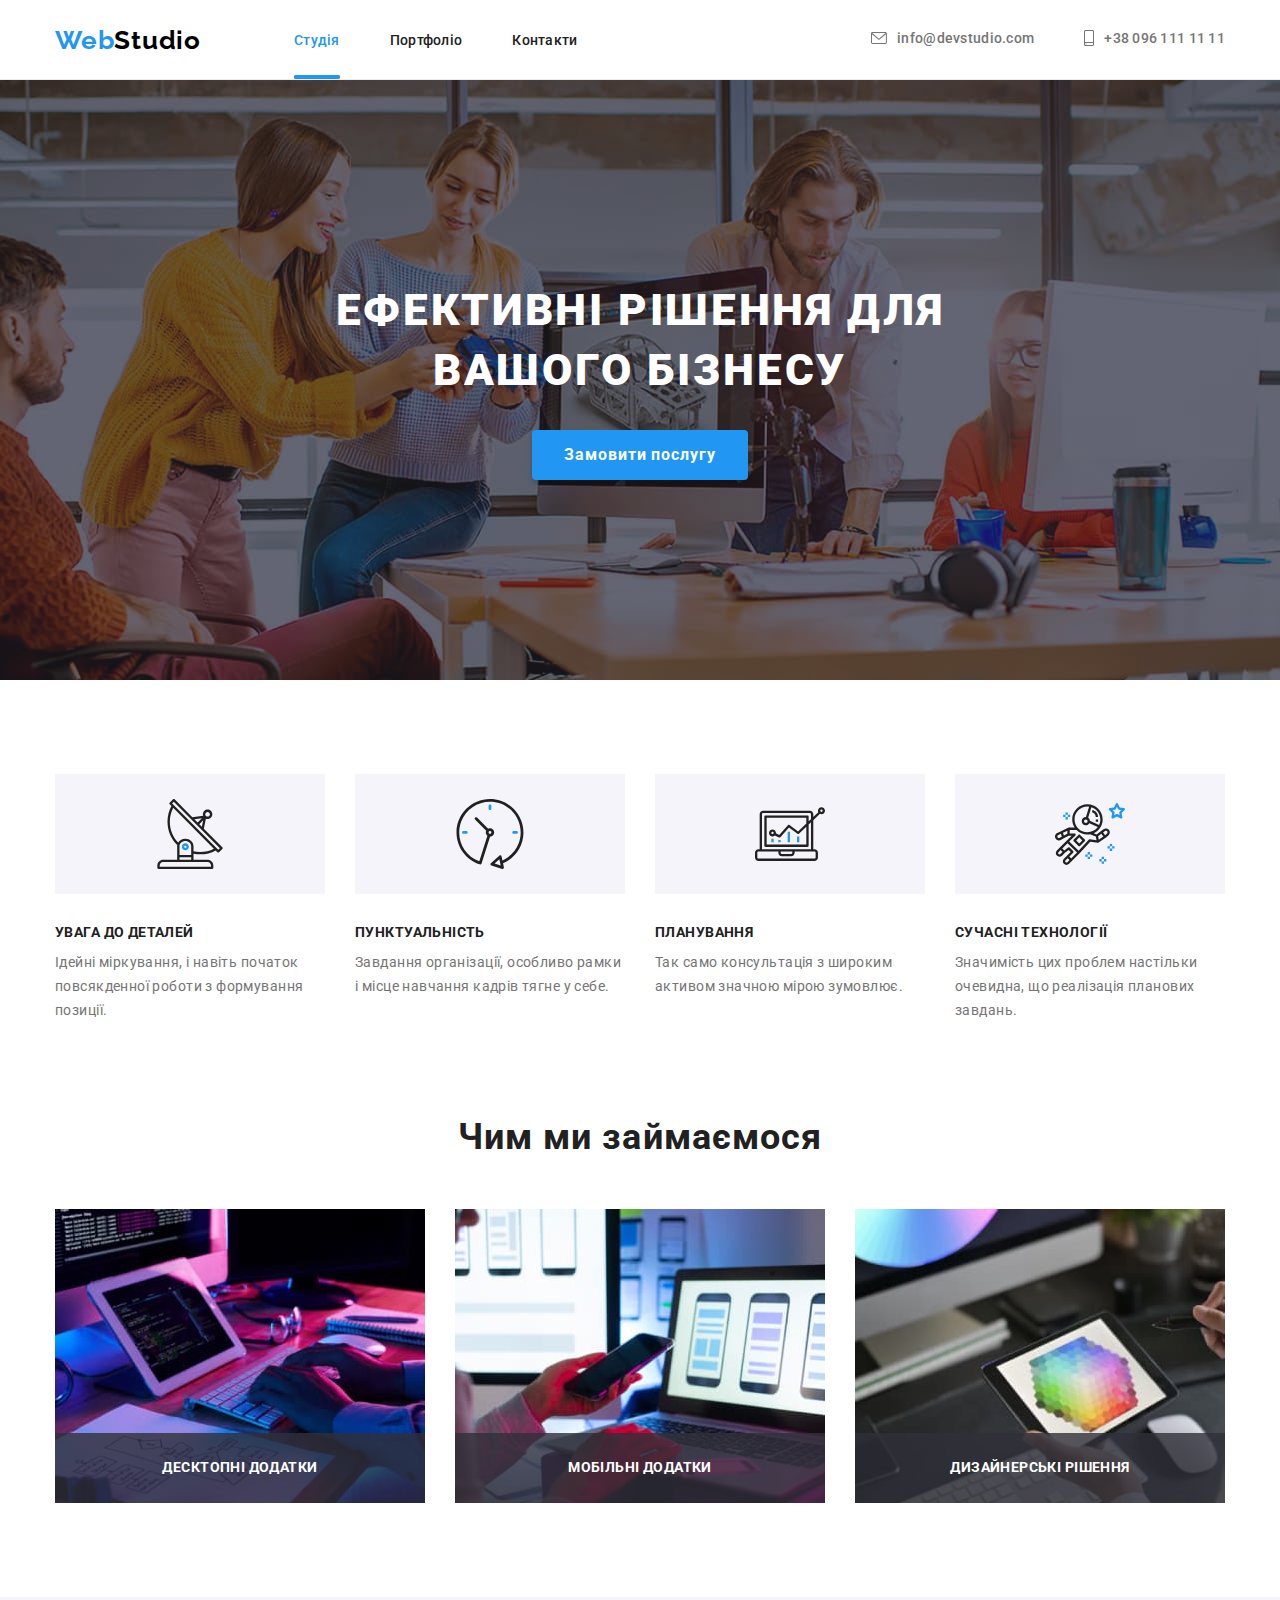
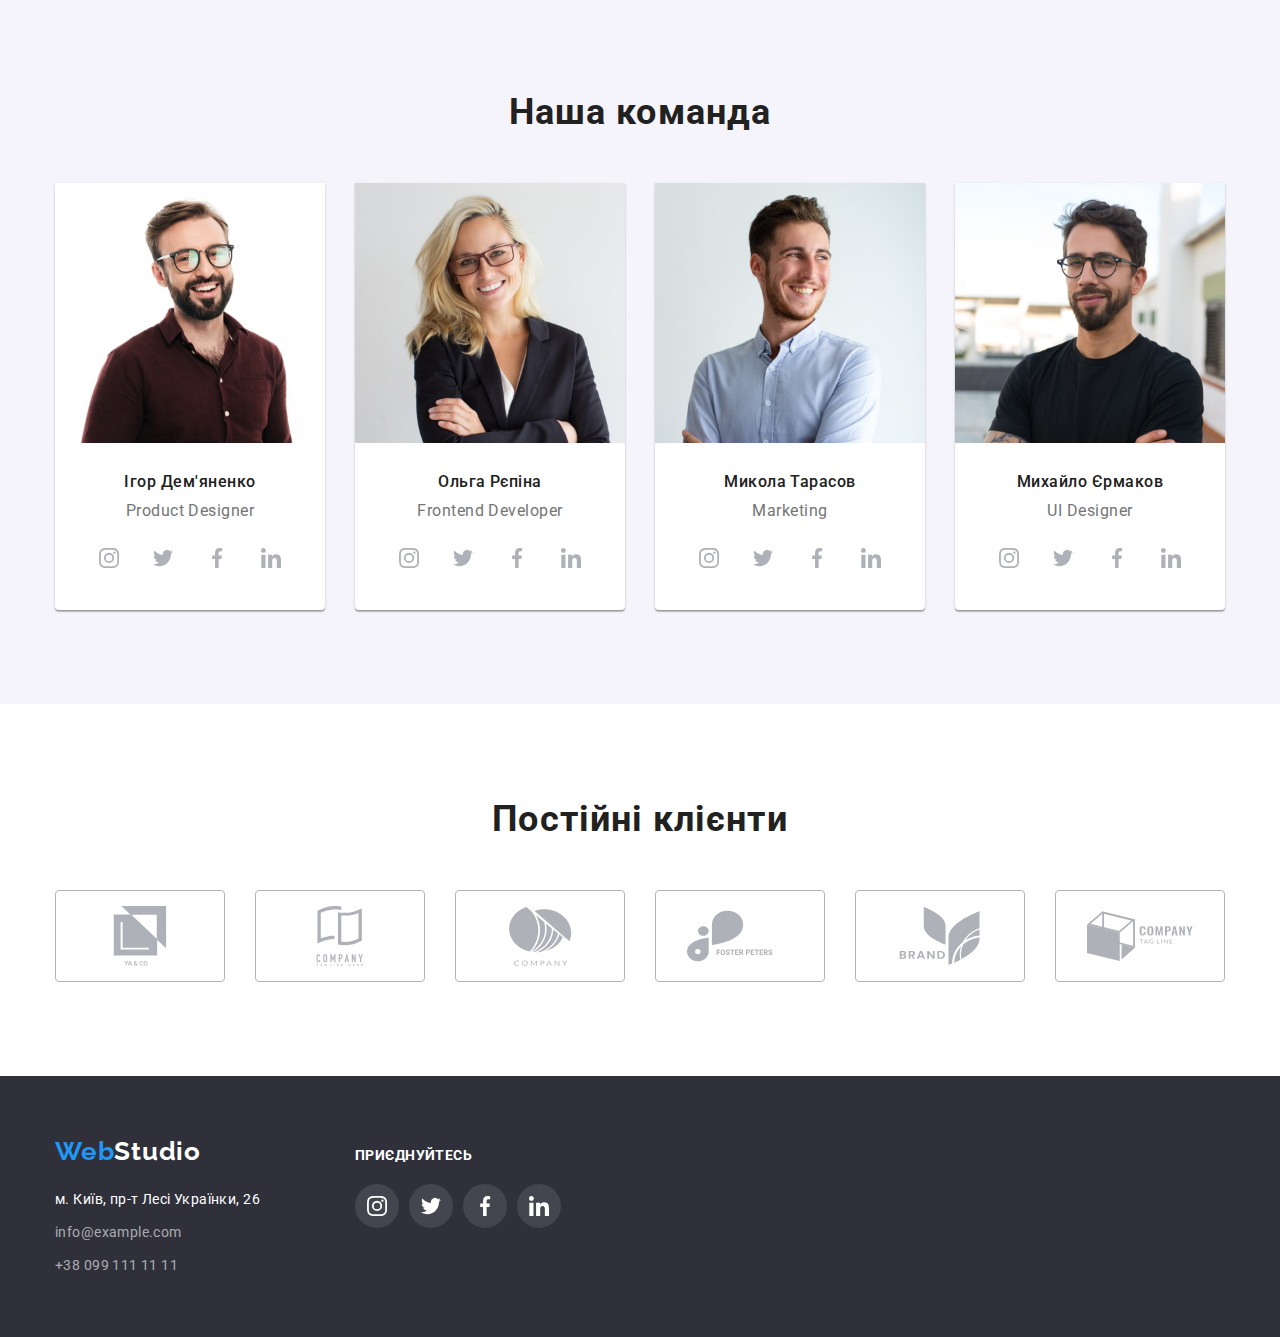
==== commit f94f4025: "team index and html update" ====
--- a/index.html
+++ b/index.html
@@ -138,12 +138,12 @@
         <div class="container">
           <h2 class="section-title">Наша команда</h2>
 
-          <ul class="employee-list list">
-            <li class="employee-card">
+          <ul class="team-list list">
+            <li class="team-card">
               <img src="./images/main/team-card-one.jpg" alt="" width="270" />
-              <div class="employee-text-container">
-                <h3 class="employee-title">Ігор Дем'яненко</h3>
-                <p class="employee-text">Product Designer</p>
+              <div class="team-text-container">
+                <h3 class="team-title">Ігор Дем'яненко</h3>
+                <p class="team-text">Product Designer</p>
                 <ul class="social-list list">
                   <li class="social-item">
                     <a
@@ -196,11 +196,11 @@
                 </ul>
               </div>
             </li>
-            <li class="employee-card">
+            <li class="team-card">
               <img src="./images/main/team-card-two.jpg" alt="" width="270" />
-              <div class="employee-text-container">
-                <h3 class="employee-title">Ольга Рєпіна</h3>
-                <p class="employee-text">Frontend Developer</p>
+              <div class="team-text-container">
+                <h3 class="team-title">Ольга Рєпіна</h3>
+                <p class="team-text">Frontend Developer</p>
                 <ul class="social-list list">
                   <li class="social-item">
                     <a
@@ -253,11 +253,11 @@
                 </ul>
               </div>
             </li>
-            <li class="employee-card">
+            <li class="team-card">
               <img src="./images/main/team-card-three.jpg" alt="" width="270" />
-              <div class="employee-text-container">
-                <h3 class="employee-title">Микола Тарасов</h3>
-                <p class="employee-text">Marketing</p>
+              <div class="team-text-container">
+                <h3 class="team-title">Микола Тарасов</h3>
+                <p class="team-text">Marketing</p>
                 <ul class="social-list list">
                   <li class="social-item">
                     <a
@@ -310,11 +310,11 @@
                 </ul>
               </div>
             </li>
-            <li class="employee-card">
+            <li class="team-card">
               <img src="./images/main/team-card-four.jpg" alt="" width="270" />
-              <div class="employee-text-container">
-                <h3 class="employee-title">Михайло Єрмаков</h3>
-                <p class="employee-text">UI Designer</p>
+              <div class="team-text-container">
+                <h3 class="team-title">Михайло Єрмаков</h3>
+                <p class="team-text">UI Designer</p>
                 <ul class="social-list list">
                   <li class="social-item">
                     <a
--- a/css/styles.css
+++ b/css/styles.css
@@ -165,7 +165,7 @@
 
   position: absolute;
   left: 0;
-  bottom: -1px;
+  bottom: 1px;
 
   width: 100%;
   height: 4px;
@@ -228,6 +228,8 @@
   text-align: center;
 
   cursor: pointer;
+
+  transition: background-color 250ms var(--transition);
 }
 
 .button:hover,
@@ -286,7 +288,7 @@
   background: var(--secondary-background);
 }
 
-/* feature-list section, doing-list section and employee section*/
+/* feature-list section, doing-list section and team section*/
 
 .feature-list-title {
   font-weight: 700;
@@ -309,7 +311,7 @@
 /* Our doing section */
 
 .section-doing {
-  padding-top: 0; /*This section doesn't have padding-top*/
+  padding-top: 0;
 }
 
 .doing-list {
@@ -340,30 +342,30 @@
   color: var(--primary-white-color);
 }
 
-/* Employees section */
+/* Team section */
 
 .section.gray {
   background-color: var(--secondary-background);
 }
 
-.employee-list {
+.team-list {
   display: flex;
   gap: 30px;
 }
 
-.employee-card {
+.team-card {
   background-color: var(--primary-white-color);
   border-radius: 0px 0px 4px 4px;
   box-shadow: 0px 1px 3px rgba(0, 0, 0, 0.12), 0px 1px 1px rgba(0, 0, 0, 0.14),
     0px 2px 1px rgba(0, 0, 0, 0.2);
 }
 
-.employee-text-container {
+.team-text-container {
   text-align: center;
   padding: 30px 0;
 }
 
-.employee-title {
+.team-title {
   font-weight: 500;
   font-size: 16px;
   line-height: calc(18.75 / 16);
@@ -372,7 +374,7 @@
   margin-bottom: 10px;
 }
 
-.employee-text {
+.team-text {
   margin-bottom: 16px;
   color: var(--secondary-text-color);
 
@@ -387,7 +389,7 @@
   justify-content: center;
 }
 
-/* employee-social-link and company-social-link-footer */
+/* team-social-link and company-social-link-footer */
 .social-link {
   display: flex;
   justify-content: center;
@@ -404,7 +406,7 @@
   fill: currentColor;
 }
 
-/* employee social-link hover and company-social-link hover */
+/* team social-link hover and company-social-link hover */
 
 .social-link:hover,
 .social-link:focus {
@@ -535,7 +537,7 @@
 }
 
 .is-hidden {
-  visibility: hidden;
+  /* visibility: hidden; */
   opacity: 0;
   pointer-events: none;
 }
@@ -582,7 +584,7 @@
   cursor: pointer;
 }
 
-/* Styles for portfolio.html  - main*/
+/* Styles for portfolio.html */
 
 .category-list {
   display: flex;
@@ -663,7 +665,7 @@
   line-height: calc(28 / 18);
   letter-spacing: 0.03em;
 
-  color: #ffffff;
+  color: var(--primary-white-color);
   background-color: var(--overlay-background);
 
   transform: translateY(101%);
